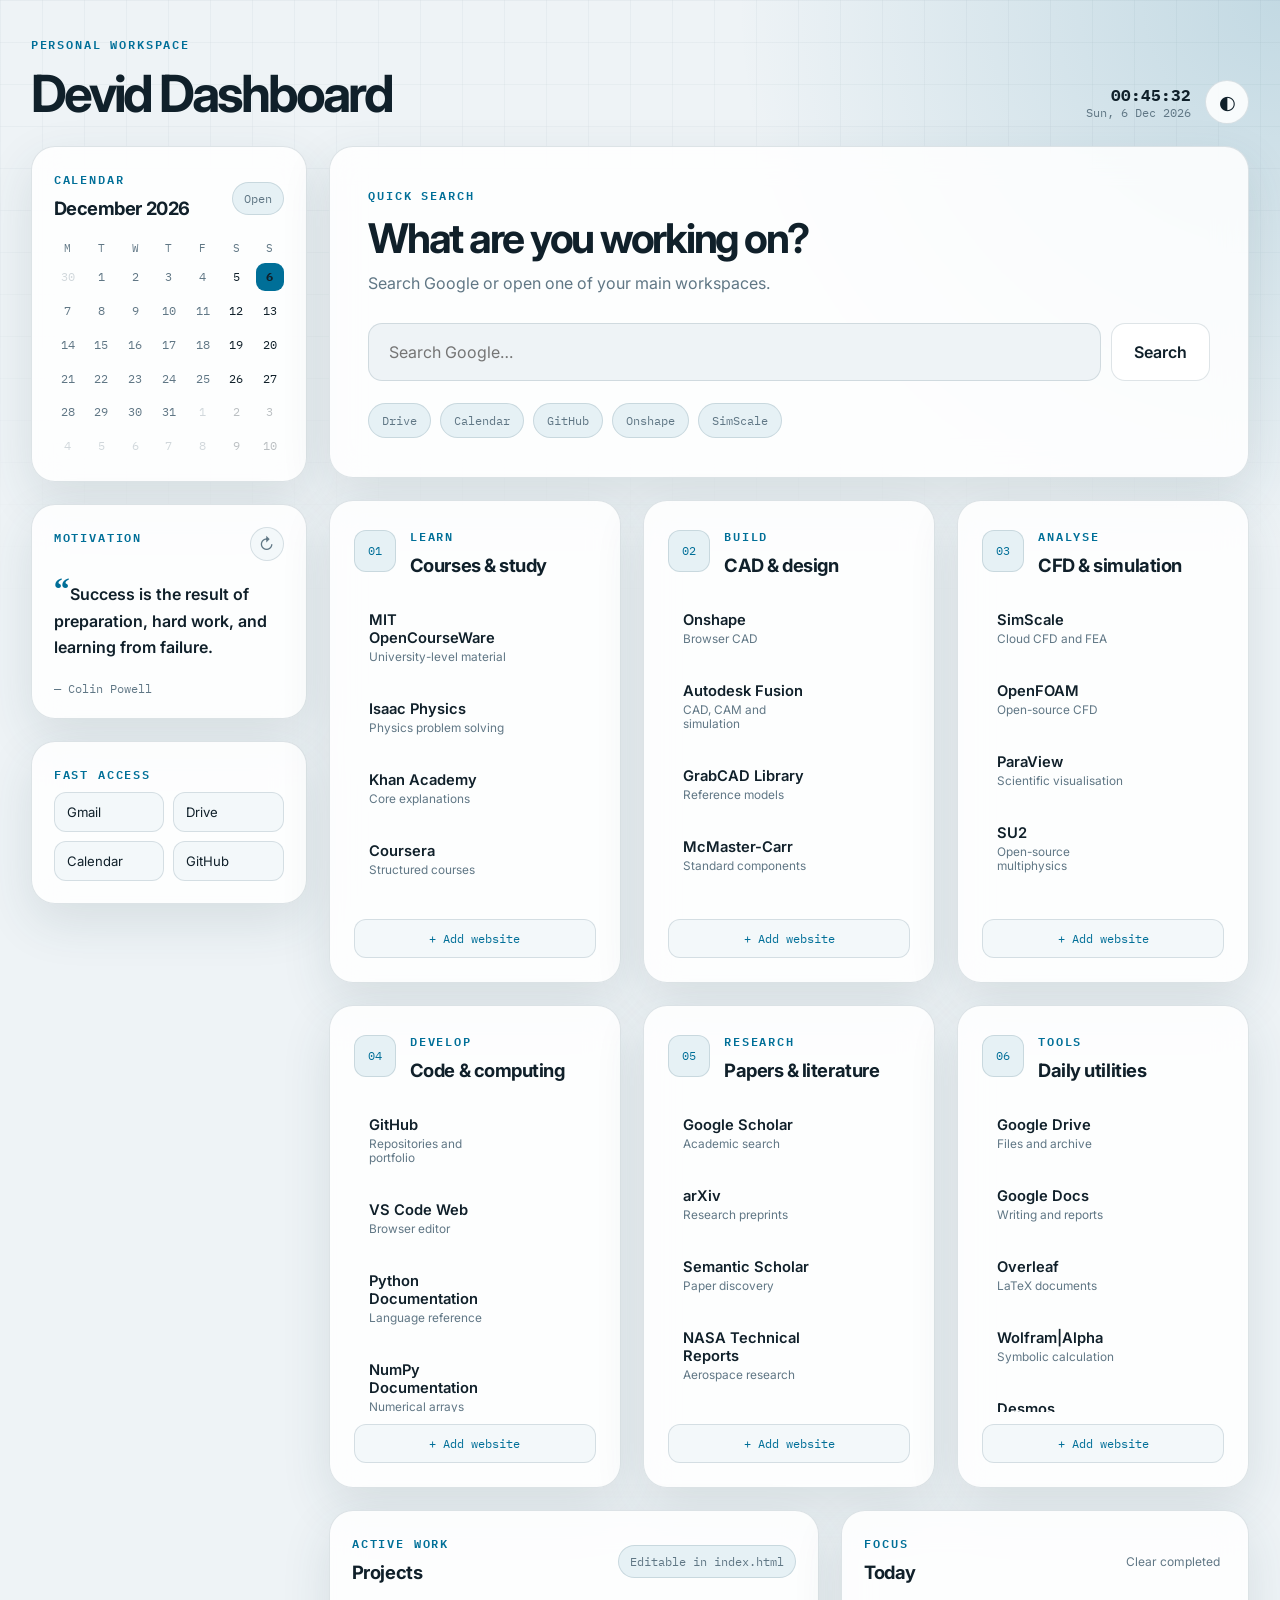
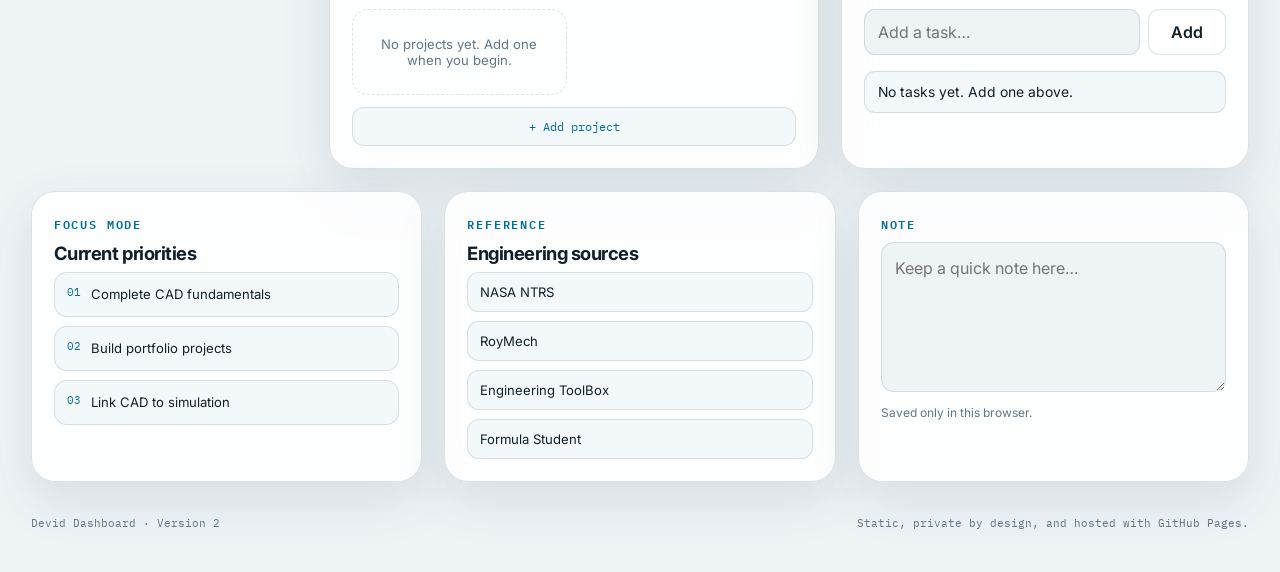
==== index.html @ bd2b23de "Change title from 'Devid Dashboard' to 'AETHER Dashboard'" ====
<!DOCTYPE html>
<html lang="en">
<head>
  <meta charset="UTF-8">
  <meta name="viewport" content="width=device-width, initial-scale=1.0">
  <meta name="description" content="Devid's personal STEM dashboard">
  <title>AETHER Dashboard</title>
  <link rel="stylesheet" href="style.css">
</head>
<body>
  <div class="background-grid" aria-hidden="true"></div>

  <header class="topbar">
    <div>
      <p class="eyebrow">PERSONAL WORKSPACE</p>
      <h1>Devid Dashboard</h1>
    </div>

    <div class="topbar-actions">
      <div class="clock" aria-label="Current date and time">
        <strong id="clock">--:--</strong>
        <span id="date">Loading date…</span>
      </div>
      <button id="themeToggle" class="icon-button" type="button" aria-label="Toggle colour theme">◐</button>
    </div>
  </header>

  <main class="workspace-shell">
    <aside class="left-rail">
      <section class="panel calendar-panel">
        <div class="section-title compact">
          <div>
            <p class="eyebrow">CALENDAR</p>
            <h2 id="calendarTitle">This month</h2>
          </div>
          <a class="text-link" href="https://calendar.google.com/" target="_blank" rel="noopener">Open</a>
        </div>
        <div class="weekday-row" aria-hidden="true">
          <span>M</span><span>T</span><span>W</span><span>T</span><span>F</span><span>S</span><span>S</span>
        </div>
        <div id="calendarGrid" class="calendar-grid" aria-label="Current month calendar"></div>
      </section>

      <section class="panel quote-panel">
        <div class="quote-heading">
          <p class="eyebrow">MOTIVATION</p>
      
          <button
            id="newQuoteButton"
            class="quote-refresh"
            type="button"
            aria-label="Show another quote"
            title="Show another quote"
          >
            ↻
          </button>
        </div>
      
        <blockquote id="quoteText">
          Loading quote…
        </blockquote>
      
        <p id="quoteAuthor" class="quote-author"></p>
      </section>

      <section class="panel mini-links-panel">
        <p class="eyebrow">FAST ACCESS</p>
        <div class="mini-links">
          <a href="https://mail.google.com/" target="_blank" rel="noopener">Gmail</a>
          <a href="https://drive.google.com/" target="_blank" rel="noopener">Drive</a>
          <a href="https://calendar.google.com/" target="_blank" rel="noopener">Calendar</a>
          <a href="https://github.com/" target="_blank" rel="noopener">GitHub</a>
        </div>
      </section>
    </aside>

    <div class="main-column">
      <section class="hero panel">
        <div>
          <p class="eyebrow">QUICK SEARCH</p>
          <h2>What are you working on?</h2>
          <p class="muted">Search Google or open one of your main workspaces.</p>
        </div>

        <form class="search-form" action="https://www.google.com/search" method="get">
          <label class="sr-only" for="search">Search Google</label>
          <input id="search" name="q" type="search" placeholder="Search Google…" autocomplete="off">
          <button type="submit">Search</button>
        </form>

        <div class="quick-actions">
          <a href="https://drive.google.com/" target="_blank" rel="noopener">Drive</a>
          <a href="https://calendar.google.com/" target="_blank" rel="noopener">Calendar</a>
          <a href="https://github.com/" target="_blank" rel="noopener">GitHub</a>
          <a href="https://cad.onshape.com/" target="_blank" rel="noopener">Onshape</a>
          <a href="https://www.simscale.com/" target="_blank" rel="noopener">SimScale</a>
        </div>
      </section>

      <section class="dashboard-grid" aria-label="Dashboard links">
        <article class="link-card">
          <div class="card-heading">
            <span class="card-icon">01</span>
            <div>
              <p class="eyebrow">LEARN</p>
              <h2>Courses & study</h2>
            </div>
          </div>
          <div class="editable-card-body">
          <div class="link-list scrollable-list" data-category="learn"></div>
          <button class="add-link-button" type="button" data-add-link="learn">+ Add website</button>
        </div>
      </article>

        <article class="link-card">
          <div class="card-heading">
            <span class="card-icon">02</span>
            <div>
              <p class="eyebrow">BUILD</p>
              <h2>CAD & design</h2>
            </div>
          </div>
          <div class="editable-card-body">
          <div class="link-list scrollable-list" data-category="build"></div>
          <button class="add-link-button" type="button" data-add-link="build">+ Add website</button>
        </div>
      </article>

        <article class="link-card">
          <div class="card-heading">
            <span class="card-icon">03</span>
            <div>
              <p class="eyebrow">ANALYSE</p>
              <h2>CFD & simulation</h2>
            </div>
          </div>
          <div class="editable-card-body">
          <div class="link-list scrollable-list" data-category="analyse"></div>
          <button class="add-link-button" type="button" data-add-link="analyse">+ Add website</button>
        </div>
      </article>

        <article class="link-card">
          <div class="card-heading">
            <span class="card-icon">04</span>
            <div>
              <p class="eyebrow">DEVELOP</p>
              <h2>Code & computing</h2>
            </div>
          </div>
          <div class="editable-card-body">
          <div class="link-list scrollable-list" data-category="develop"></div>
          <button class="add-link-button" type="button" data-add-link="develop">+ Add website</button>
        </div>
      </article>

        <article class="link-card">
          <div class="card-heading">
            <span class="card-icon">05</span>
            <div>
              <p class="eyebrow">RESEARCH</p>
              <h2>Papers & literature</h2>
            </div>
          </div>
          <div class="editable-card-body">
          <div class="link-list scrollable-list" data-category="research"></div>
          <button class="add-link-button" type="button" data-add-link="research">+ Add website</button>
        </div>
      </article>

        <article class="link-card">
          <div class="card-heading">
            <span class="card-icon">06</span>
            <div>
              <p class="eyebrow">TOOLS</p>
              <h2>Daily utilities</h2>
            </div>
          </div>
          <div class="editable-card-body">
          <div class="link-list scrollable-list" data-category="tools"></div>
          <button class="add-link-button" type="button" data-add-link="tools">+ Add website</button>
        </div>
      </article>
      </section>

      <section class="lower-grid">
        <article class="panel">
          <div class="section-title">
            <div>
              <p class="eyebrow">ACTIVE WORK</p>
              <h2>Projects</h2>
            </div>
            <span class="status-badge">Editable in index.html</span>
          </div>

          <div class="project-manager">
            <div id="projectList" class="project-list scrollable-projects"></div>
            <button id="addProjectButton" class="add-project-button" type="button">+ Add project</button>
          </div>
        </article>

        <article class="panel">
          <div class="section-title">
            <div>
              <p class="eyebrow">FOCUS</p>
              <h2>Today</h2>
            </div>
            <button id="clearTasks" class="text-button" type="button">Clear completed</button>
          </div>

          <form id="taskForm" class="task-form">
            <label class="sr-only" for="taskInput">Add task</label>
            <input id="taskInput" type="text" maxlength="100" placeholder="Add a task…">
            <button type="submit">Add</button>
          </form>

          <ul id="taskList" class="task-list" aria-live="polite"></ul>
        </article>
      </section>
    </div>

    <aside class="right-rail">
      <section class="panel focus-panel">
        <p class="eyebrow">FOCUS MODE</p>
        <h2>Current priorities</h2>
        <div class="priority-stack">
          <div>
            <span>01</span>
            <p>Complete CAD fundamentals</p>
          </div>
          <div>
            <span>02</span>
            <p>Build portfolio projects</p>
          </div>
          <div>
            <span>03</span>
            <p>Link CAD to simulation</p>
          </div>
        </div>
      </section>

      <section class="panel resources-panel">
        <p class="eyebrow">REFERENCE</p>
        <h2>Engineering sources</h2>
        <div class="resource-links">
          <a href="https://ntrs.nasa.gov/" target="_blank" rel="noopener">NASA NTRS</a>
          <a href="https://www.roymech.co.uk/" target="_blank" rel="noopener">RoyMech</a>
          <a href="https://www.engineeringtoolbox.com/" target="_blank" rel="noopener">Engineering ToolBox</a>
          <a href="https://www.formulastudent.com/" target="_blank" rel="noopener">Formula Student</a>
        </div>
      </section>

      <section class="panel note-panel">
        <p class="eyebrow">NOTE</p>
        <textarea id="quickNote" maxlength="500" placeholder="Keep a quick note here…"></textarea>
        <small>Saved only in this browser.</small>
      </section>
    </aside>
  </main>

  <div id="modalBackdrop" class="modal-backdrop hidden" aria-hidden="true">
    <section id="linkModal" class="modal hidden" role="dialog" aria-modal="true" aria-labelledby="linkModalTitle">
      <div class="modal-header">
        <div>
          <p class="eyebrow">WEBSITE</p>
          <h2 id="linkModalTitle">Add website</h2>
        </div>
        <button class="modal-close" type="button" data-close-modal aria-label="Close">×</button>
      </div>
      <form id="linkForm" class="modal-form">
        <input id="linkCategory" type="hidden">
        <input id="linkEditIndex" type="hidden">
        <label>
          Website name
          <input id="linkName" type="text" maxlength="80" required>
        </label>
        <label>
          URL
          <input id="linkUrl" type="url" placeholder="https://..." required>
        </label>
        <label>
          Short description
          <input id="linkDescription" type="text" maxlength="100" placeholder="Optional">
        </label>
        <div class="modal-actions">
          <button class="secondary-button" type="button" data-close-modal>Cancel</button>
          <button class="primary-button" type="submit">Save website</button>
        </div>
      </form>
    </section>

    <section id="projectModal" class="modal hidden" role="dialog" aria-modal="true" aria-labelledby="projectModalTitle">
      <div class="modal-header">
        <div>
          <p class="eyebrow">PROJECT</p>
          <h2 id="projectModalTitle">Add project</h2>
        </div>
        <button class="modal-close" type="button" data-close-modal aria-label="Close">×</button>
      </div>
      <form id="projectForm" class="modal-form">
        <input id="projectEditIndex" type="hidden">
        <label>
          Project name
          <input id="projectName" type="text" maxlength="80" required>
        </label>
        <label>
          Description
          <textarea id="projectDescription" maxlength="180" placeholder="What is this project?"></textarea>
        </label>

        <div class="project-link-builder">
          <div class="builder-heading">
            <span>Relevant links</span>
            <button id="addProjectLinkRow" class="small-add-button" type="button">+ Add link</button>
          </div>
          <div id="projectLinkRows" class="project-link-rows"></div>
        </div>

        <div class="modal-actions">
          <button class="secondary-button" type="button" data-close-modal>Cancel</button>
          <button class="primary-button" type="submit">Save project</button>
        </div>
      </form>
    </section>

    <section id="projectDetailsModal" class="modal hidden" role="dialog" aria-modal="true" aria-labelledby="projectDetailsTitle">
      <div class="modal-header">
        <div>
          <p class="eyebrow">PROJECT DETAILS</p>
          <h2 id="projectDetailsTitle">Project</h2>
        </div>
        <button class="modal-close" type="button" data-close-modal aria-label="Close">×</button>
      </div>
      <p id="projectDetailsDescription" class="muted"></p>
      <div id="projectDetailsLinks" class="project-details-links"></div>
      <div class="modal-actions">
        <button id="deleteProjectButton" class="danger-button" type="button">Delete project</button>
        <button id="editProjectButton" class="secondary-button" type="button">Edit project</button>
      </div>
    </section>
  </div>

  <footer>
    <span>Devid Dashboard · Version 2</span>
    <span>Static, private by design, and hosted with GitHub Pages.</span>
  </footer>

  <script src="script.js"></script>
</body>
</html>
---- style.css ----
@import url('https://fonts.googleapis.com/css2?family=IBM+Plex+Mono:wght@400;500;600&family=Inter:wght@400;500;600;700&display=swap');

:root {
  --bg: #081018;
  --surface: rgba(15, 27, 38, 0.84);
  --surface-solid: #0f1b26;
  --surface-hover: #152634;
  --border: rgba(160, 190, 210, 0.16);
  --text: #edf4f8;
  --muted: #91a7b6;
  --accent: #67d5ff;
  --accent-strong: #15bdf4;
  --accent-soft: rgba(103, 213, 255, 0.11);
  --success: #77e2b4;
  --shadow: 0 18px 50px rgba(0, 0, 0, 0.25);
}

body.light {
  --bg: #eef3f6;
  --surface: rgba(255, 255, 255, 0.86);
  --surface-solid: #ffffff;
  --surface-hover: #f3f8fa;
  --border: rgba(27, 65, 84, 0.14);
  --text: #10202a;
  --muted: #607785;
  --accent: #006f98;
  --accent-strong: #005f83;
  --accent-soft: rgba(0, 111, 152, 0.09);
  --success: #137a54;
  --shadow: 0 18px 50px rgba(40, 70, 85, 0.12);
}

* { box-sizing: border-box; }

html { scroll-behavior: smooth; }

body {
  min-height: 100vh;
  margin: 0;
  padding: 0 2.4vw;
  color: var(--text);
  background:
    radial-gradient(circle at top right, rgba(23, 115, 151, 0.20), transparent 34rem),
    var(--bg);
  font-family: Inter, system-ui, sans-serif;
  transition: background-color 180ms ease, color 180ms ease;
}

a { color: inherit; }
button, input, textarea { font: inherit; }
button, a { -webkit-tap-highlight-color: transparent; }

.background-grid {
  position: fixed;
  inset: 0;
  z-index: -1;
  opacity: 0.28;
  pointer-events: none;
  background-image:
    linear-gradient(var(--border) 1px, transparent 1px),
    linear-gradient(90deg, var(--border) 1px, transparent 1px);
  background-size: 42px 42px;
  mask-image: linear-gradient(to bottom, black, transparent 75%);
}

.topbar {
  width: 100%;
  max-width: 1900px;
  margin: 0 auto;
  padding: 34px 0 22px;
  display: flex;
  align-items: flex-end;
  justify-content: space-between;
  gap: 28px;
}

h1, h2, p { margin-top: 0; }

h1 {
  margin-bottom: 0;
  font-size: clamp(2rem, 4vw, 4.4rem);
  letter-spacing: -0.06em;
}

h2 {
  margin-bottom: 8px;
  font-size: 1.15rem;
  letter-spacing: -0.025em;
}

.eyebrow {
  margin-bottom: 8px;
  color: var(--accent);
  font-family: "IBM Plex Mono", monospace;
  font-size: 0.72rem;
  font-weight: 600;
  letter-spacing: 0.16em;
}

.muted { color: var(--muted); }

.topbar-actions {
  display: flex;
  align-items: center;
  gap: 14px;
}

.clock {
  display: grid;
  justify-items: end;
  color: var(--muted);
  font-family: "IBM Plex Mono", monospace;
  font-size: 0.75rem;
}

.clock strong {
  color: var(--text);
  font-size: 1rem;
}

.icon-button, .text-button, .search-form button, .task-form button {
  border: 1px solid var(--border);
  color: var(--text);
  background: var(--surface);
  cursor: pointer;
}

.icon-button {
  width: 44px;
  height: 44px;
  border-radius: 50%;
  font-size: 1.2rem;
}

.workspace-shell,
footer {
  width: 100%;
  max-width: 1900px;
  margin-inline: auto;
}

.workspace-shell {
  display: grid;
  grid-template-columns: minmax(220px, 0.72fr) minmax(720px, 2.55fr) minmax(220px, 0.78fr);
  gap: 22px;
  align-items: start;
}

.left-rail,
.right-rail {
  display: grid;
  gap: 22px;
  position: sticky;
  top: 18px;
}

.main-column {
  min-width: 0;
}

.panel,
.link-card {
  border: 1px solid var(--border);
  border-radius: 24px;
  background: var(--surface);
  box-shadow: var(--shadow);
  backdrop-filter: blur(16px);
}

.hero {
  padding: clamp(24px, 3vw, 48px);
}

.hero h2 {
  max-width: 900px;
  margin-bottom: 10px;
  font-size: clamp(1.9rem, 3.2vw, 3.5rem);
  letter-spacing: -0.055em;
}

.search-form {
  max-width: 1000px;
  margin-top: 30px;
  display: flex;
  gap: 10px;
}

.search-form input,
.task-form input,
.note-panel textarea {
  min-width: 0;
  border: 1px solid var(--border);
  outline: none;
  color: var(--text);
  background: var(--bg);
}

.search-form input {
  flex: 1;
  padding: 18px 20px;
  border-radius: 14px;
  font-size: 1rem;
}

.search-form button,
.task-form button {
  padding: 0 22px;
  border-radius: 14px;
  font-weight: 600;
}

.search-form button:hover,
.task-form button:hover,
.icon-button:hover,
.text-button:hover {
  border-color: var(--accent);
  background: var(--accent-soft);
}

.quick-actions {
  margin-top: 22px;
  display: flex;
  flex-wrap: wrap;
  gap: 9px;
}

.quick-actions a,
.status-badge,
.text-link {
  border: 1px solid var(--border);
  border-radius: 999px;
  color: var(--muted);
  background: var(--accent-soft);
  font-family: "IBM Plex Mono", monospace;
  font-size: 0.72rem;
  text-decoration: none;
}

.quick-actions a { padding: 9px 13px; }
.quick-actions a:hover { color: var(--text); border-color: var(--accent); }

.dashboard-grid {
  margin-top: 22px;
  display: grid;
  grid-template-columns: repeat(3, minmax(0, 1fr));
  gap: 22px;
}

.link-card { padding: 24px; }

.card-heading {
  min-height: 52px;
  margin-bottom: 20px;
  display: flex;
  gap: 14px;
  align-items: center;
}

.card-heading h2 { margin-bottom: 0; }

.card-icon {
  display: grid;
  place-items: center;
  width: 42px;
  height: 42px;
  border: 1px solid var(--border);
  border-radius: 12px;
  color: var(--accent);
  background: var(--accent-soft);
  font-family: "IBM Plex Mono", monospace;
  font-size: 0.76rem;
}

.link-list { display: grid; gap: 8px; }

.link-list a {
  padding: 13px 14px;
  display: grid;
  gap: 3px;
  border: 1px solid transparent;
  border-radius: 13px;
  text-decoration: none;
  transition: 150ms ease;
}

.link-list a:hover {
  transform: translateX(3px);
  border-color: var(--border);
  background: var(--surface-hover);
}

.link-list span { font-size: 0.92rem; font-weight: 600; }
.link-list small { color: var(--muted); font-size: 0.74rem; }

.lower-grid {
  margin-top: 22px;
  display: grid;
  grid-template-columns: 1.35fr 0.65fr;
  gap: 22px;
}

.lower-grid .panel,
.left-rail .panel,
.right-rail .panel {
  padding: 22px;
}

.section-title {
  margin-bottom: 18px;
  display: flex;
  align-items: center;
  justify-content: space-between;
  gap: 15px;
}

.section-title.compact { margin-bottom: 14px; }
.status-badge, .text-link { padding: 8px 11px; }

.project-grid {
  display: grid;
  grid-template-columns: repeat(2, minmax(0, 1fr));
  gap: 10px;
}

.project {
  min-height: 105px;
  padding: 18px;
  display: grid;
  align-content: end;
  border: 1px solid var(--border);
  border-radius: 16px;
  text-decoration: none;
  background: linear-gradient(145deg, var(--surface-hover), transparent);
  transition: 150ms ease;
}

.project:hover { transform: translateY(-3px); border-color: var(--accent); }
.project span { font-weight: 700; }
.project small { margin-top: 5px; color: var(--muted); }

.task-form { display: flex; gap: 8px; }
.task-form input { flex: 1; padding: 12px 13px; border-radius: 11px; }
.task-form button { border-radius: 11px; }

.text-button {
  border: 0;
  color: var(--muted);
  background: none;
  font-size: 0.75rem;
}

.task-list {
  margin: 16px 0 0;
  padding: 0;
  display: grid;
  gap: 8px;
  list-style: none;
}

.task-list li {
  padding: 12px 13px;
  display: flex;
  align-items: center;
  gap: 10px;
  border: 1px solid var(--border);
  border-radius: 11px;
  background: var(--surface-hover);
}

.task-list input { accent-color: var(--accent); }
.task-list span { flex: 1; font-size: 0.87rem; }
.task-list li.completed span { color: var(--muted); text-decoration: line-through; }

.delete-task {
  border: 0;
  color: var(--muted);
  background: transparent;
  cursor: pointer;
}

.weekday-row,
.calendar-grid {
  display: grid;
  grid-template-columns: repeat(7, minmax(0, 1fr));
  gap: 6px;
}

.weekday-row {
  margin-bottom: 8px;
  color: var(--muted);
  font-family: "IBM Plex Mono", monospace;
  font-size: 0.66rem;
  text-align: center;
}

.calendar-day {
  aspect-ratio: 1;
  display: grid;
  place-items: center;
  border: 1px solid transparent;
  border-radius: 9px;
  color: var(--muted);
  font-family: "IBM Plex Mono", monospace;
  font-size: 0.72rem;
}

.calendar-day.current {
  color: var(--bg);
  background: var(--accent);
  font-weight: 700;
}

.calendar-day.other-month { opacity: 0.28; }
.calendar-day.weekend { color: var(--text); }

.snapshot-list,
.priority-stack,
.resource-links,
.mini-links {
  display: grid;
  gap: 9px;
}

.snapshot-list div,
.priority-stack div {
  padding: 12px;
  border: 1px solid var(--border);
  border-radius: 13px;
  background: var(--surface-hover);
}

.snapshot-list div {
  display: flex;
  justify-content: space-between;
  gap: 12px;
}

.snapshot-list span,
.note-panel small {
  color: var(--muted);
  font-size: 0.75rem;
}

.snapshot-list strong {
  color: var(--accent);
  font-family: "IBM Plex Mono", monospace;
  font-size: 0.76rem;
}

.mini-links {
  grid-template-columns: repeat(2, minmax(0, 1fr));
}

.mini-links a,
.resource-links a {
  padding: 11px 12px;
  border: 1px solid var(--border);
  border-radius: 12px;
  text-decoration: none;
  font-size: 0.82rem;
  background: var(--surface-hover);
}

.mini-links a:hover,
.resource-links a:hover {
  border-color: var(--accent);
}

.priority-stack div {
  display: grid;
  grid-template-columns: auto 1fr;
  gap: 10px;
  align-items: start;
}

.priority-stack span {
  color: var(--accent);
  font-family: "IBM Plex Mono", monospace;
  font-size: 0.7rem;
}

.priority-stack p {
  margin-bottom: 0;
  color: var(--text);
  font-size: 0.82rem;
  line-height: 1.45;
}

.note-panel textarea {
  width: 100%;
  min-height: 150px;
  padding: 13px;
  resize: vertical;
  border-radius: 13px;
  line-height: 1.5;
}

.note-panel small {
  display: block;
  margin-top: 9px;
}

footer {
  padding: 34px 0 42px;
  display: flex;
  justify-content: space-between;
  gap: 24px;
  color: var(--muted);
  font-family: "IBM Plex Mono", monospace;
  font-size: 0.7rem;
}

.sr-only {
  position: absolute;
  width: 1px;
  height: 1px;
  padding: 0;
  overflow: hidden;
  clip: rect(0, 0, 0, 0);
  white-space: nowrap;
  border: 0;
}

@media (max-width: 1450px) {
  .workspace-shell {
    grid-template-columns: minmax(210px, 0.72fr) minmax(700px, 2.4fr);
  }

  .right-rail {
    position: static;
    grid-column: 1 / -1;
    grid-template-columns: repeat(3, minmax(0, 1fr));
  }
}

@media (max-width: 1120px) {
  .workspace-shell {
    grid-template-columns: 1fr;
  }

  .left-rail,
  .right-rail {
    position: static;
    grid-template-columns: repeat(3, minmax(0, 1fr));
  }

  .dashboard-grid {
    grid-template-columns: repeat(2, minmax(0, 1fr));
  }
}

@media (max-width: 760px) {
  body { padding: 0 18px; }

  .topbar {
    padding-top: 26px;
    align-items: flex-start;
  }

  .clock { display: none; }

  .left-rail,
  .right-rail,
  .dashboard-grid,
  .lower-grid,
  .project-grid {
    grid-template-columns: 1fr;
  }

  .search-form { flex-direction: column; }
  .search-form button { padding: 15px; }

  .section-title,
  footer {
    align-items: flex-start;
    flex-direction: column;
  }
}


/* Version 3: editable links and projects */
.editable-card-body {
  display: grid;
  gap: 12px;
}

.scrollable-list {
  max-height: 310px;
  overflow-y: auto;
  padding-right: 4px;
  scrollbar-width: thin;
  scrollbar-color: var(--accent-soft) transparent;
}

.scrollable-list::-webkit-scrollbar,
.scrollable-projects::-webkit-scrollbar {
  width: 8px;
}

.scrollable-list::-webkit-scrollbar-thumb,
.scrollable-projects::-webkit-scrollbar-thumb {
  border-radius: 999px;
  background: var(--accent-soft);
}

.link-row {
  position: relative;
  display: grid;
  grid-template-columns: 1fr auto;
  gap: 8px;
  align-items: center;
}

.link-row > a {
  min-width: 0;
}

.link-controls {
  display: flex;
  gap: 4px;
  opacity: 0;
  transition: opacity 140ms ease;
}

.link-row:hover .link-controls {
  opacity: 1;
}

.mini-control {
  width: 29px;
  height: 29px;
  border: 1px solid var(--border);
  border-radius: 8px;
  color: var(--muted);
  background: var(--surface-hover);
  cursor: pointer;
}

.mini-control:hover {
  color: var(--text);
  border-color: var(--accent);
}

.add-link-button,
.add-project-button,
.small-add-button,
.primary-button,
.secondary-button,
.danger-button {
  border: 1px solid var(--border);
  border-radius: 12px;
  color: var(--text);
  background: var(--surface-hover);
  cursor: pointer;
}

.add-link-button,
.add-project-button {
  width: 100%;
  padding: 11px 13px;
  color: var(--accent);
  font-family: "IBM Plex Mono", monospace;
  font-size: 0.74rem;
}

.add-link-button:hover,
.add-project-button:hover,
.small-add-button:hover,
.primary-button:hover,
.secondary-button:hover {
  border-color: var(--accent);
  background: var(--accent-soft);
}

.project-manager {
  display: grid;
  gap: 12px;
}

.scrollable-projects {
  max-height: 330px;
  overflow-y: auto;
  padding-right: 4px;
}

.project-list {
  display: grid;
  grid-template-columns: repeat(2, minmax(0, 1fr));
  gap: 10px;
}

.project-card-button {
  min-height: 112px;
  padding: 18px;
  display: grid;
  align-content: end;
  text-align: left;
  border: 1px solid var(--border);
  border-radius: 16px;
  color: var(--text);
  background: linear-gradient(145deg, var(--surface-hover), transparent);
  cursor: pointer;
  transition: 150ms ease;
}

.project-card-button:hover {
  transform: translateY(-3px);
  border-color: var(--accent);
}

.project-card-button strong {
  font-size: 0.95rem;
}

.project-card-button small {
  margin-top: 5px;
  color: var(--muted);
  line-height: 1.4;
}

.empty-state {
  padding: 26px 18px;
  border: 1px dashed var(--border);
  border-radius: 16px;
  color: var(--muted);
  text-align: center;
  font-size: 0.82rem;
}

.modal-backdrop {
  position: fixed;
  inset: 0;
  z-index: 1000;
  display: grid;
  place-items: center;
  padding: 24px;
  background: rgba(2, 8, 13, 0.72);
  backdrop-filter: blur(10px);
}

.hidden {
  display: none !important;
}

.modal {
  width: min(620px, 100%);
  max-height: min(82vh, 760px);
  overflow-y: auto;
  padding: 24px;
  border: 1px solid var(--border);
  border-radius: 24px;
  color: var(--text);
  background: var(--surface-solid);
  box-shadow: var(--shadow);
}

.modal-header {
  margin-bottom: 20px;
  display: flex;
  align-items: flex-start;
  justify-content: space-between;
  gap: 20px;
}

.modal-close {
  width: 38px;
  height: 38px;
  border: 1px solid var(--border);
  border-radius: 50%;
  color: var(--muted);
  background: var(--surface-hover);
  cursor: pointer;
  font-size: 1.2rem;
}

.modal-form {
  display: grid;
  gap: 15px;
}

.modal-form label {
  display: grid;
  gap: 7px;
  color: var(--muted);
  font-size: 0.78rem;
}

.modal-form input,
.modal-form textarea {
  width: 100%;
  padding: 12px 13px;
  border: 1px solid var(--border);
  border-radius: 11px;
  outline: none;
  color: var(--text);
  background: var(--bg);
}

.modal-form textarea {
  min-height: 95px;
  resize: vertical;
}

.modal-actions {
  margin-top: 6px;
  display: flex;
  justify-content: flex-end;
  gap: 9px;
}

.primary-button,
.secondary-button,
.danger-button {
  padding: 11px 14px;
}

.primary-button {
  color: var(--bg);
  border-color: var(--accent);
  background: var(--accent);
  font-weight: 700;
}

.danger-button {
  margin-right: auto;
  color: #ff9c9c;
  border-color: rgba(255, 100, 100, 0.25);
}

.project-link-builder {
  padding: 14px;
  border: 1px solid var(--border);
  border-radius: 14px;
  background: var(--surface-hover);
}

.builder-heading {
  margin-bottom: 11px;
  display: flex;
  align-items: center;
  justify-content: space-between;
  gap: 12px;
}

.builder-heading span {
  font-weight: 600;
}

.small-add-button {
  padding: 7px 10px;
  color: var(--accent);
  font-size: 0.72rem;
}

.project-link-rows {
  display: grid;
  gap: 9px;
}

.project-link-row {
  display: grid;
  grid-template-columns: 0.8fr 1.6fr auto;
  gap: 8px;
}

.project-link-row input {
  min-width: 0;
}

.remove-row-button {
  width: 38px;
  border: 1px solid var(--border);
  border-radius: 10px;
  color: var(--muted);
  background: var(--surface-solid);
  cursor: pointer;
}

.project-details-links {
  margin: 18px 0;
  display: grid;
  gap: 9px;
}

.project-details-links a {
  padding: 12px 13px;
  border: 1px solid var(--border);
  border-radius: 12px;
  text-decoration: none;
  background: var(--surface-hover);
}

.project-details-links a:hover {
  border-color: var(--accent);
}

@media (max-width: 760px) {
  .project-list {
    grid-template-columns: 1fr;
  }

  .project-link-row {
    grid-template-columns: 1fr;
  }

  .remove-row-button {
    width: 100%;
    height: 38px;
  }

  .link-controls {
    opacity: 1;
  }
}

/* Motivational quote panel */

.quote-panel {
  min-height: 210px;
  display: flex;
  flex-direction: column;
  justify-content: space-between;
}

.quote-heading {
  display: flex;
  align-items: flex-start;
  justify-content: space-between;
  gap: 12px;
}

.quote-refresh {
  width: 34px;
  height: 34px;
  display: grid;
  place-items: center;
  border: 1px solid var(--border);
  border-radius: 50%;
  color: var(--muted);
  background: var(--surface-hover);
  cursor: pointer;
  font-size: 1rem;
  transition:
    color 150ms ease,
    border-color 150ms ease,
    transform 150ms ease;
}

.quote-refresh:hover {
  color: var(--accent);
  border-color: var(--accent);
  transform: rotate(30deg);
}

.quote-panel blockquote {
  margin: 20px 0;
  color: var(--text);
  font-size: 1rem;
  font-weight: 600;
  line-height: 1.65;
}

.quote-panel blockquote::before {
  content: "“";
  color: var(--accent);
  font-family: Georgia, serif;
  font-size: 2rem;
  line-height: 0;
}

.quote-author {
  margin: 0;
  color: var(--muted);
  font-family: "IBM Plex Mono", monospace;
  font-size: 0.72rem;
}
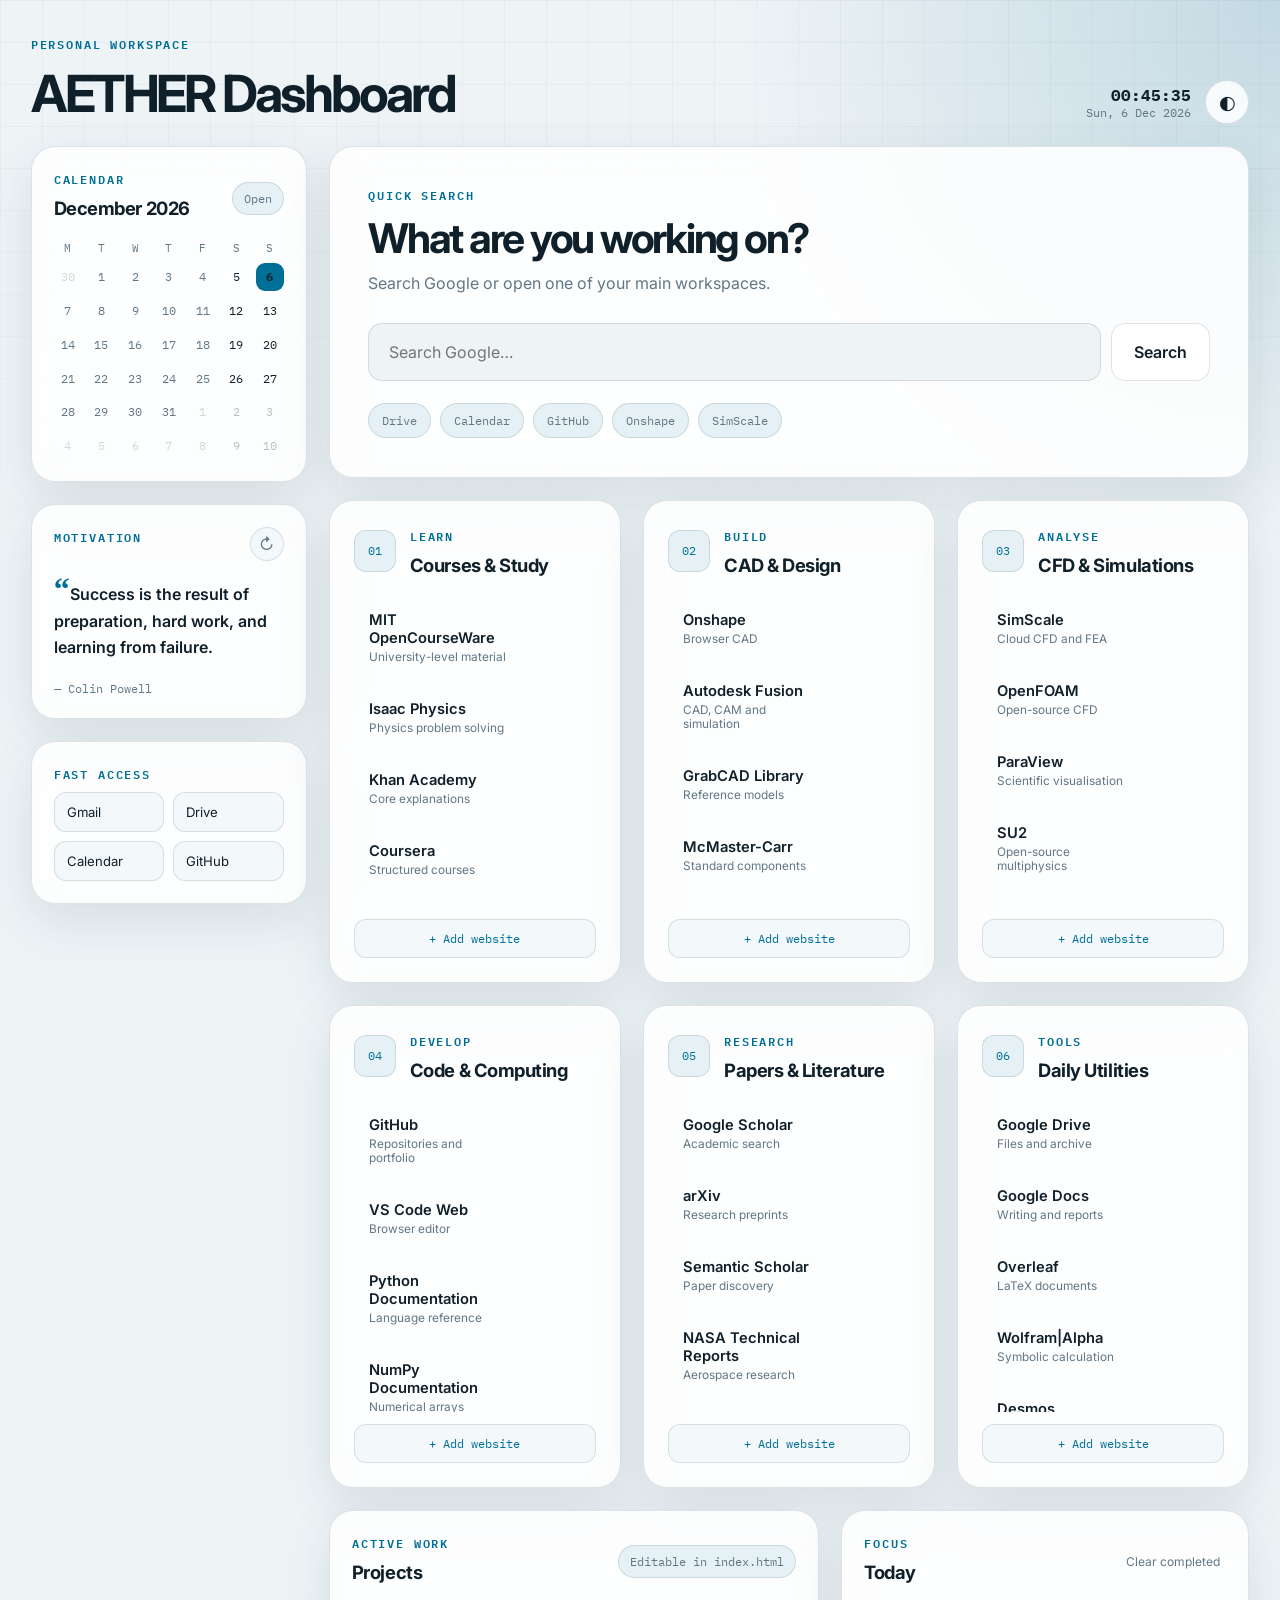
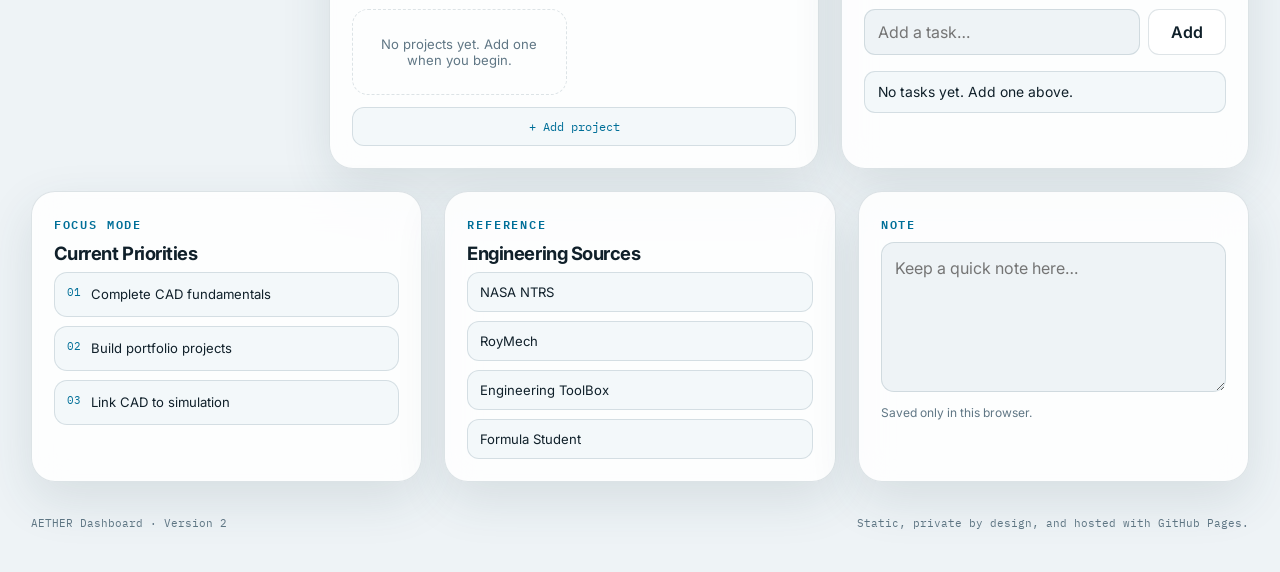
==== commit 055b061c: "Update dashboard title and headings for consistency" ====
--- a/index.html
+++ b/index.html
@@ -13,7 +13,7 @@
   <header class="topbar">
     <div>
       <p class="eyebrow">PERSONAL WORKSPACE</p>
-      <h1>Devid Dashboard</h1>
+      <h1>AETHER Dashboard</h1>
     </div>
 
     <div class="topbar-actions">
@@ -103,7 +103,7 @@
             <span class="card-icon">01</span>
             <div>
               <p class="eyebrow">LEARN</p>
-              <h2>Courses & study</h2>
+              <h2>Courses & Study</h2>
             </div>
           </div>
           <div class="editable-card-body">
@@ -117,7 +117,7 @@
             <span class="card-icon">02</span>
             <div>
               <p class="eyebrow">BUILD</p>
-              <h2>CAD & design</h2>
+              <h2>CAD & Design</h2>
             </div>
           </div>
           <div class="editable-card-body">
@@ -131,7 +131,7 @@
             <span class="card-icon">03</span>
             <div>
               <p class="eyebrow">ANALYSE</p>
-              <h2>CFD & simulation</h2>
+              <h2>CFD & Simulations</h2>
             </div>
           </div>
           <div class="editable-card-body">
@@ -145,7 +145,7 @@
             <span class="card-icon">04</span>
             <div>
               <p class="eyebrow">DEVELOP</p>
-              <h2>Code & computing</h2>
+              <h2>Code & Computing</h2>
             </div>
           </div>
           <div class="editable-card-body">
@@ -159,7 +159,7 @@
             <span class="card-icon">05</span>
             <div>
               <p class="eyebrow">RESEARCH</p>
-              <h2>Papers & literature</h2>
+              <h2>Papers & Literature</h2>
             </div>
           </div>
           <div class="editable-card-body">
@@ -173,7 +173,7 @@
             <span class="card-icon">06</span>
             <div>
               <p class="eyebrow">TOOLS</p>
-              <h2>Daily utilities</h2>
+              <h2>Daily Utilities</h2>
             </div>
           </div>
           <div class="editable-card-body">
@@ -222,7 +222,7 @@
     <aside class="right-rail">
       <section class="panel focus-panel">
         <p class="eyebrow">FOCUS MODE</p>
-        <h2>Current priorities</h2>
+        <h2>Current Priorities</h2>
         <div class="priority-stack">
           <div>
             <span>01</span>
@@ -241,7 +241,7 @@
 
       <section class="panel resources-panel">
         <p class="eyebrow">REFERENCE</p>
-        <h2>Engineering sources</h2>
+        <h2>Engineering Sources</h2>
         <div class="resource-links">
           <a href="https://ntrs.nasa.gov/" target="_blank" rel="noopener">NASA NTRS</a>
           <a href="https://www.roymech.co.uk/" target="_blank" rel="noopener">RoyMech</a>
@@ -341,7 +341,7 @@
   </div>
 
   <footer>
-    <span>Devid Dashboard · Version 2</span>
+    <span>AETHER Dashboard · Version 2</span>
     <span>Static, private by design, and hosted with GitHub Pages.</span>
   </footer>
 
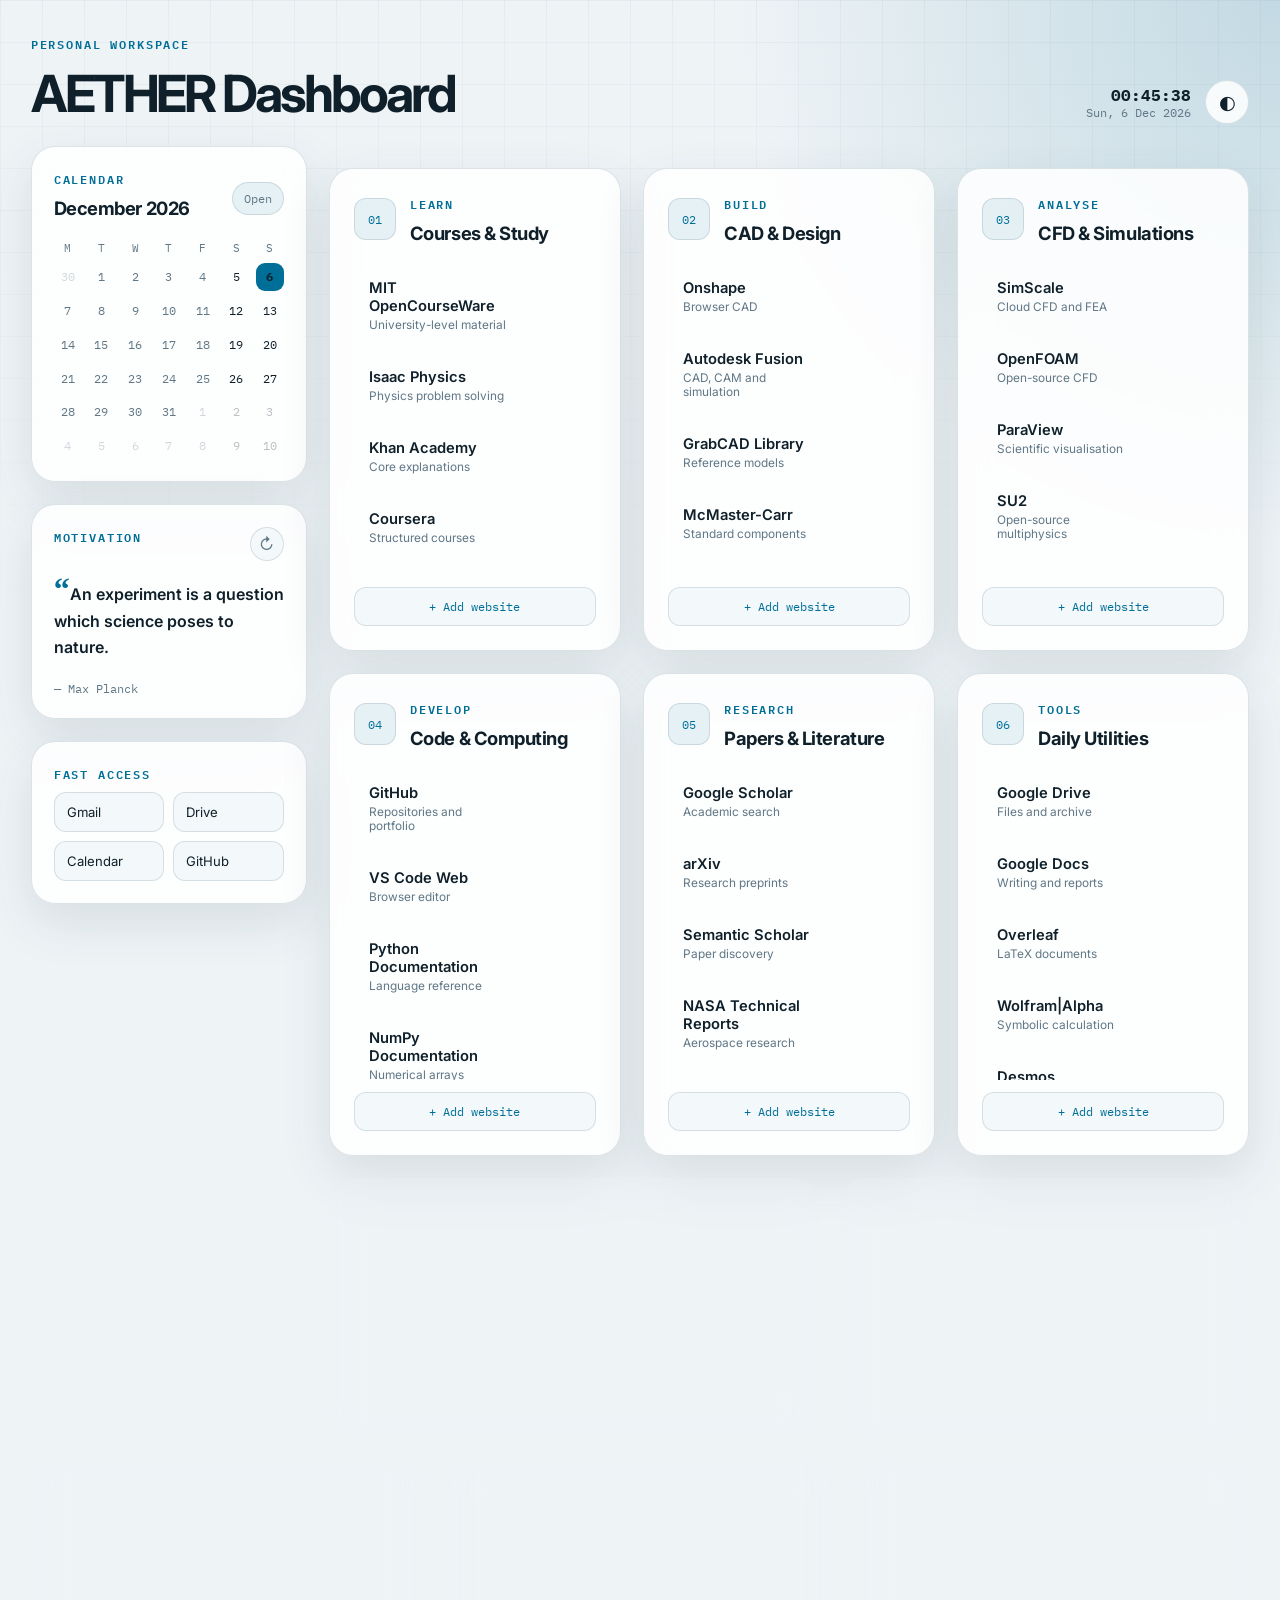
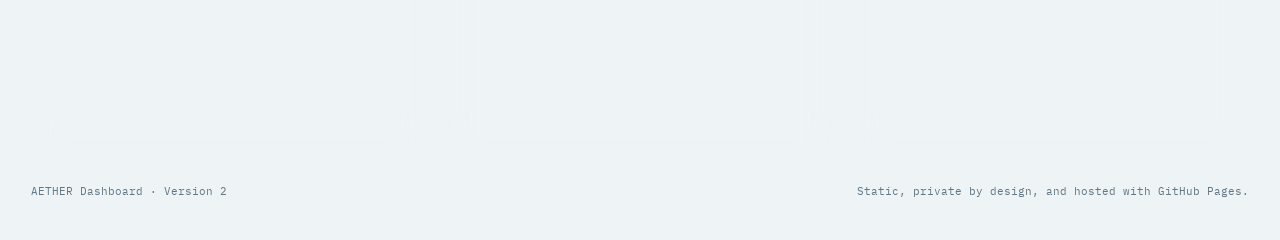
==== commit d35b4f67: "Remove hero section from index.html Removed the hero section with quick search and actions." ====
--- a/index.html
+++ b/index.html
@@ -75,28 +75,6 @@
     </aside>
 
     <div class="main-column">
-      <section class="hero panel">
-        <div>
-          <p class="eyebrow">QUICK SEARCH</p>
-          <h2>What are you working on?</h2>
-          <p class="muted">Search Google or open one of your main workspaces.</p>
-        </div>
-
-        <form class="search-form" action="https://www.google.com/search" method="get">
-          <label class="sr-only" for="search">Search Google</label>
-          <input id="search" name="q" type="search" placeholder="Search Google…" autocomplete="off">
-          <button type="submit">Search</button>
-        </form>
-
-        <div class="quick-actions">
-          <a href="https://drive.google.com/" target="_blank" rel="noopener">Drive</a>
-          <a href="https://calendar.google.com/" target="_blank" rel="noopener">Calendar</a>
-          <a href="https://github.com/" target="_blank" rel="noopener">GitHub</a>
-          <a href="https://cad.onshape.com/" target="_blank" rel="noopener">Onshape</a>
-          <a href="https://www.simscale.com/" target="_blank" rel="noopener">SimScale</a>
-        </div>
-      </section>
-
       <section class="dashboard-grid" aria-label="Dashboard links">
         <article class="link-card">
           <div class="card-heading">
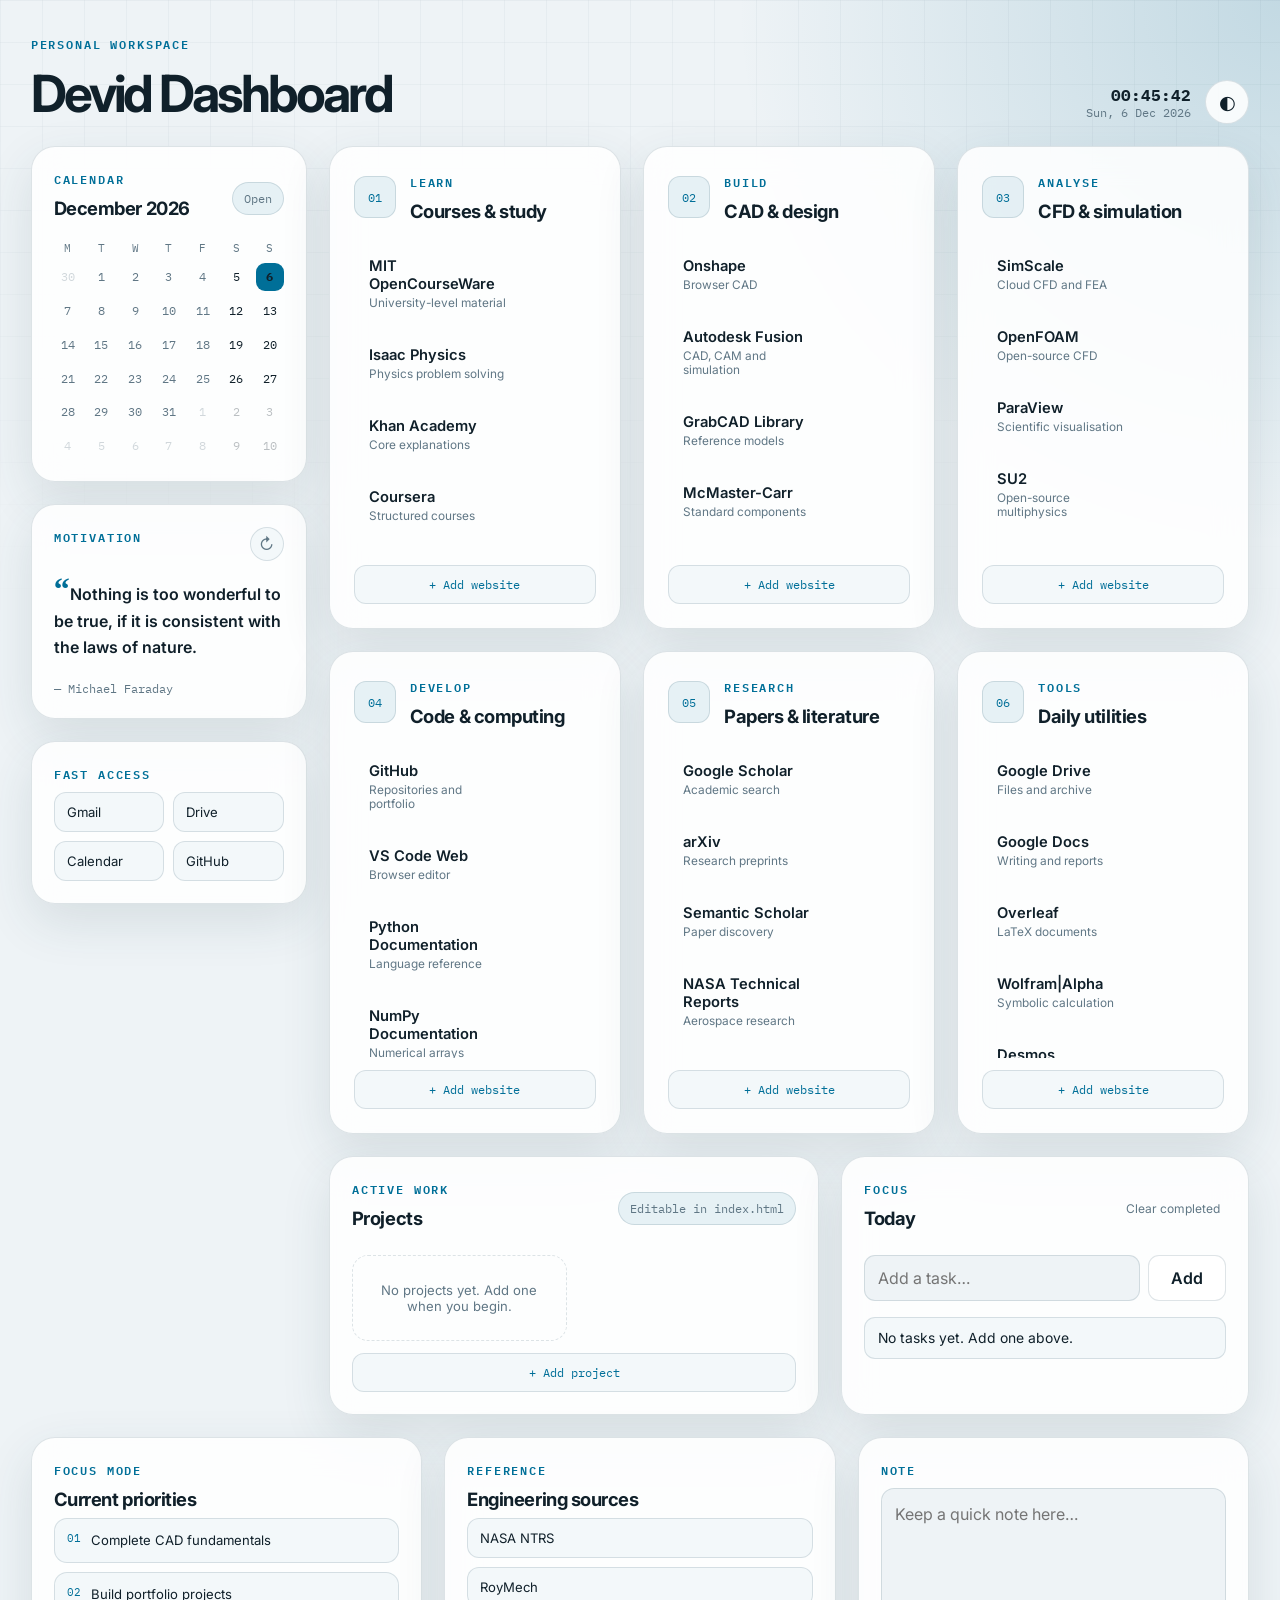
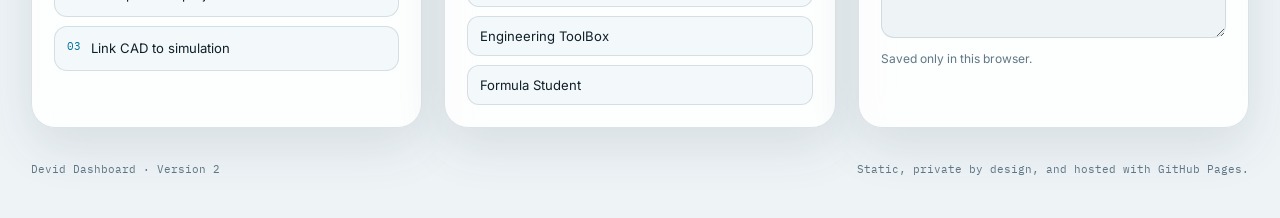
==== commit 00d72bc1: "Add files via upload" ====
--- a/index.html
+++ b/index.html
@@ -4,7 +4,7 @@
   <meta charset="UTF-8">
   <meta name="viewport" content="width=device-width, initial-scale=1.0">
   <meta name="description" content="Devid's personal STEM dashboard">
-  <title>AETHER Dashboard</title>
+  <title>Devid Dashboard</title>
   <link rel="stylesheet" href="style.css">
 </head>
 <body>
@@ -13,7 +13,7 @@
   <header class="topbar">
     <div>
       <p class="eyebrow">PERSONAL WORKSPACE</p>
-      <h1>AETHER Dashboard</h1>
+      <h1>Devid Dashboard</h1>
     </div>
 
     <div class="topbar-actions">
@@ -44,22 +44,16 @@
       <section class="panel quote-panel">
         <div class="quote-heading">
           <p class="eyebrow">MOTIVATION</p>
-      
           <button
             id="newQuoteButton"
             class="quote-refresh"
             type="button"
             aria-label="Show another quote"
             title="Show another quote"
-          >
-            ↻
-          </button>
-        </div>
-      
-        <blockquote id="quoteText">
-          Loading quote…
-        </blockquote>
-      
+          >↻</button>
+        </div>
+
+        <blockquote id="quoteText">Loading quote…</blockquote>
         <p id="quoteAuthor" class="quote-author"></p>
       </section>
 
@@ -75,13 +69,13 @@
     </aside>
 
     <div class="main-column">
-      <section class="dashboard-grid" aria-label="Dashboard links">
+<section class="dashboard-grid" aria-label="Dashboard links">
         <article class="link-card">
           <div class="card-heading">
             <span class="card-icon">01</span>
             <div>
               <p class="eyebrow">LEARN</p>
-              <h2>Courses & Study</h2>
+              <h2>Courses & study</h2>
             </div>
           </div>
           <div class="editable-card-body">
@@ -95,7 +89,7 @@
             <span class="card-icon">02</span>
             <div>
               <p class="eyebrow">BUILD</p>
-              <h2>CAD & Design</h2>
+              <h2>CAD & design</h2>
             </div>
           </div>
           <div class="editable-card-body">
@@ -109,7 +103,7 @@
             <span class="card-icon">03</span>
             <div>
               <p class="eyebrow">ANALYSE</p>
-              <h2>CFD & Simulations</h2>
+              <h2>CFD & simulation</h2>
             </div>
           </div>
           <div class="editable-card-body">
@@ -123,7 +117,7 @@
             <span class="card-icon">04</span>
             <div>
               <p class="eyebrow">DEVELOP</p>
-              <h2>Code & Computing</h2>
+              <h2>Code & computing</h2>
             </div>
           </div>
           <div class="editable-card-body">
@@ -137,7 +131,7 @@
             <span class="card-icon">05</span>
             <div>
               <p class="eyebrow">RESEARCH</p>
-              <h2>Papers & Literature</h2>
+              <h2>Papers & literature</h2>
             </div>
           </div>
           <div class="editable-card-body">
@@ -151,7 +145,7 @@
             <span class="card-icon">06</span>
             <div>
               <p class="eyebrow">TOOLS</p>
-              <h2>Daily Utilities</h2>
+              <h2>Daily utilities</h2>
             </div>
           </div>
           <div class="editable-card-body">
@@ -200,7 +194,7 @@
     <aside class="right-rail">
       <section class="panel focus-panel">
         <p class="eyebrow">FOCUS MODE</p>
-        <h2>Current Priorities</h2>
+        <h2>Current priorities</h2>
         <div class="priority-stack">
           <div>
             <span>01</span>
@@ -219,7 +213,7 @@
 
       <section class="panel resources-panel">
         <p class="eyebrow">REFERENCE</p>
-        <h2>Engineering Sources</h2>
+        <h2>Engineering sources</h2>
         <div class="resource-links">
           <a href="https://ntrs.nasa.gov/" target="_blank" rel="noopener">NASA NTRS</a>
           <a href="https://www.roymech.co.uk/" target="_blank" rel="noopener">RoyMech</a>
@@ -319,7 +313,7 @@
   </div>
 
   <footer>
-    <span>AETHER Dashboard · Version 2</span>
+    <span>Devid Dashboard · Version 2</span>
     <span>Static, private by design, and hosted with GitHub Pages.</span>
   </footer>
 
--- a/style.css
+++ b/style.css
@@ -913,8 +913,8 @@
   }
 }
 
-/* Motivational quote panel */
-
+
+/* Online motivational quote panel */
 .quote-panel {
   min-height: 210px;
   display: flex;
@@ -943,13 +943,19 @@
   transition:
     color 150ms ease,
     border-color 150ms ease,
-    transform 150ms ease;
-}
-
-.quote-refresh:hover {
+    transform 150ms ease,
+    opacity 150ms ease;
+}
+
+.quote-refresh:hover:not(:disabled) {
   color: var(--accent);
   border-color: var(--accent);
   transform: rotate(30deg);
+}
+
+.quote-refresh:disabled {
+  cursor: wait;
+  opacity: 0.45;
 }
 
 .quote-panel blockquote {
@@ -974,3 +980,9 @@
   font-family: "IBM Plex Mono", monospace;
   font-size: 0.72rem;
 }
+
+
+/* Dashboard without hero */
+.main-column > .dashboard-grid {
+  margin-top: 0;
+}
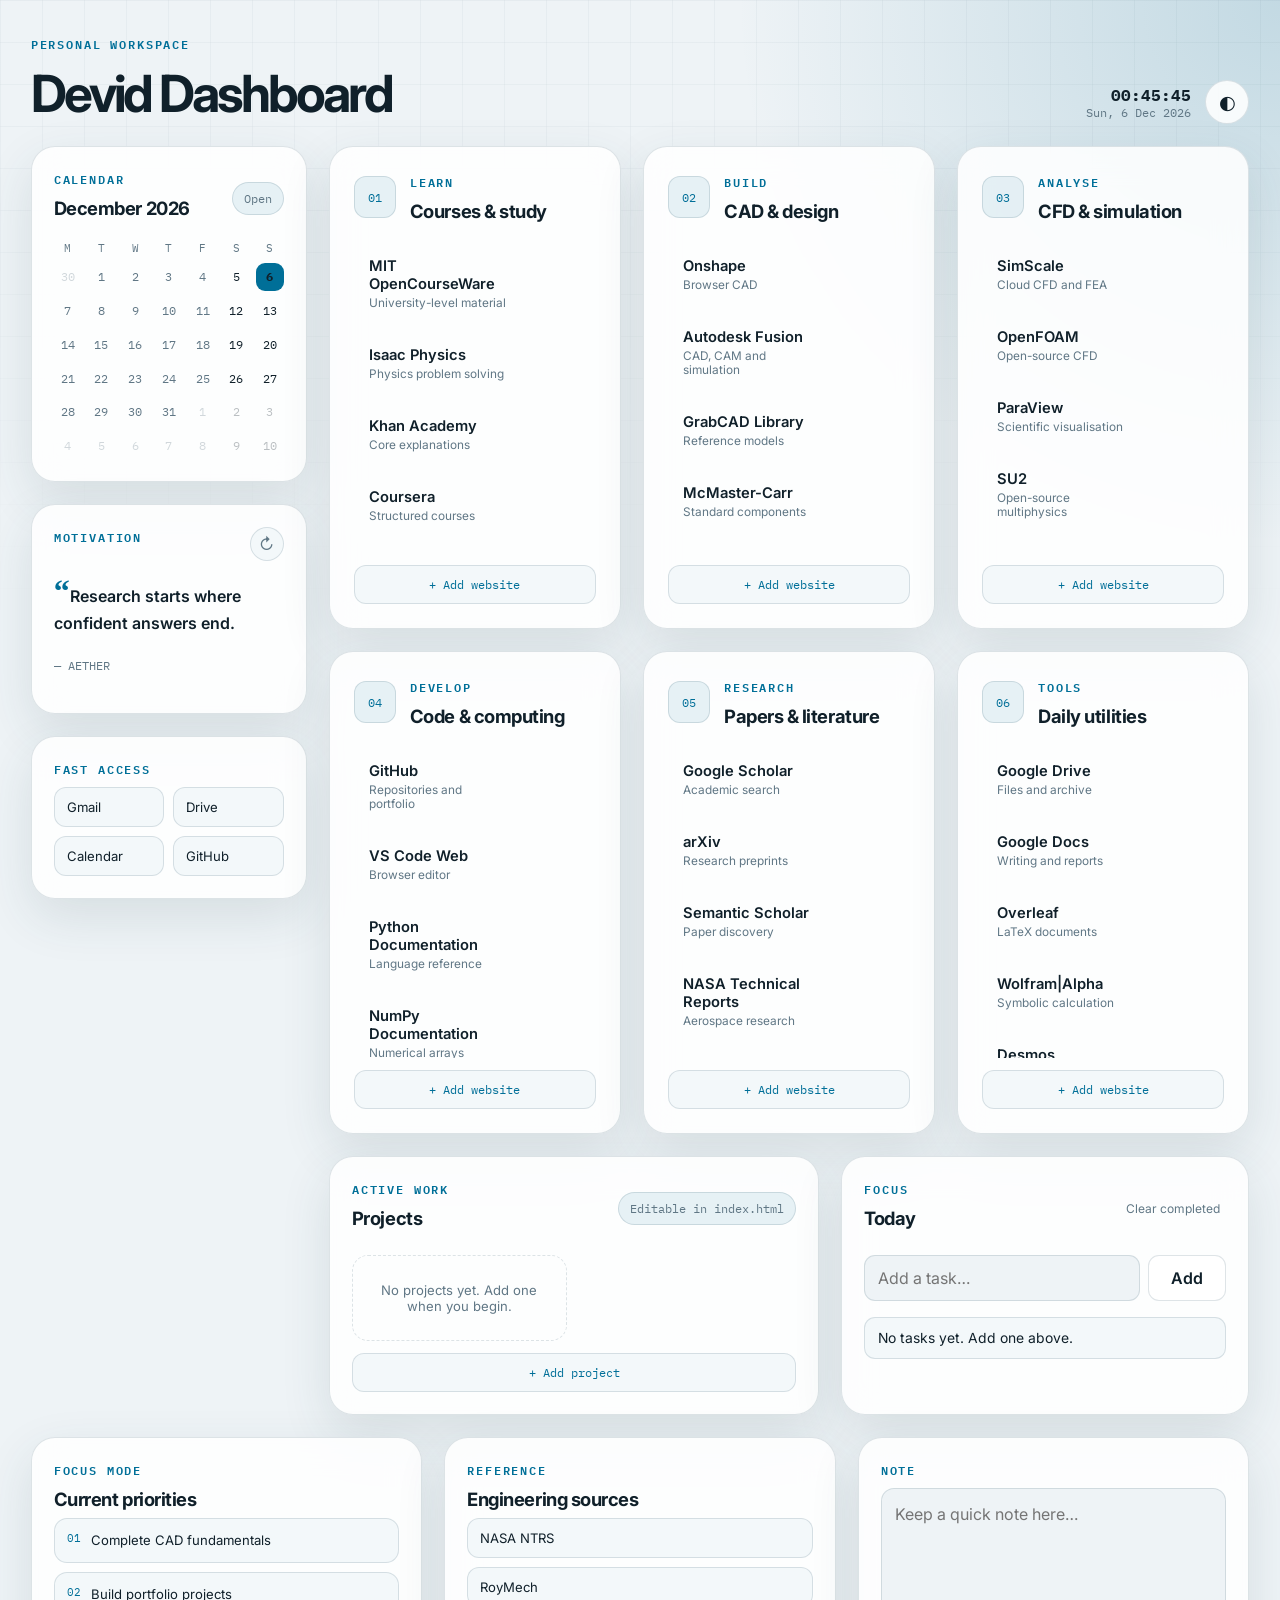
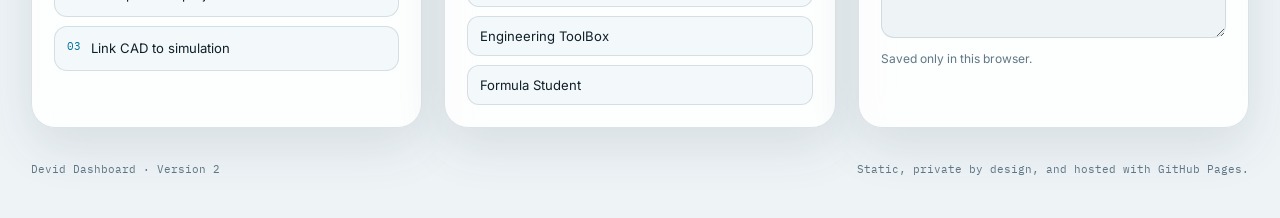
==== commit 26d0044a: "Fix HTML formatting in index.html" ====
--- a/index.html
+++ b/index.html
@@ -55,6 +55,7 @@
 
         <blockquote id="quoteText">Loading quote…</blockquote>
         <p id="quoteAuthor" class="quote-author"></p>
+        <p id="quoteField" class="quote-field"></p>
       </section>
 
       <section class="panel mini-links-panel">
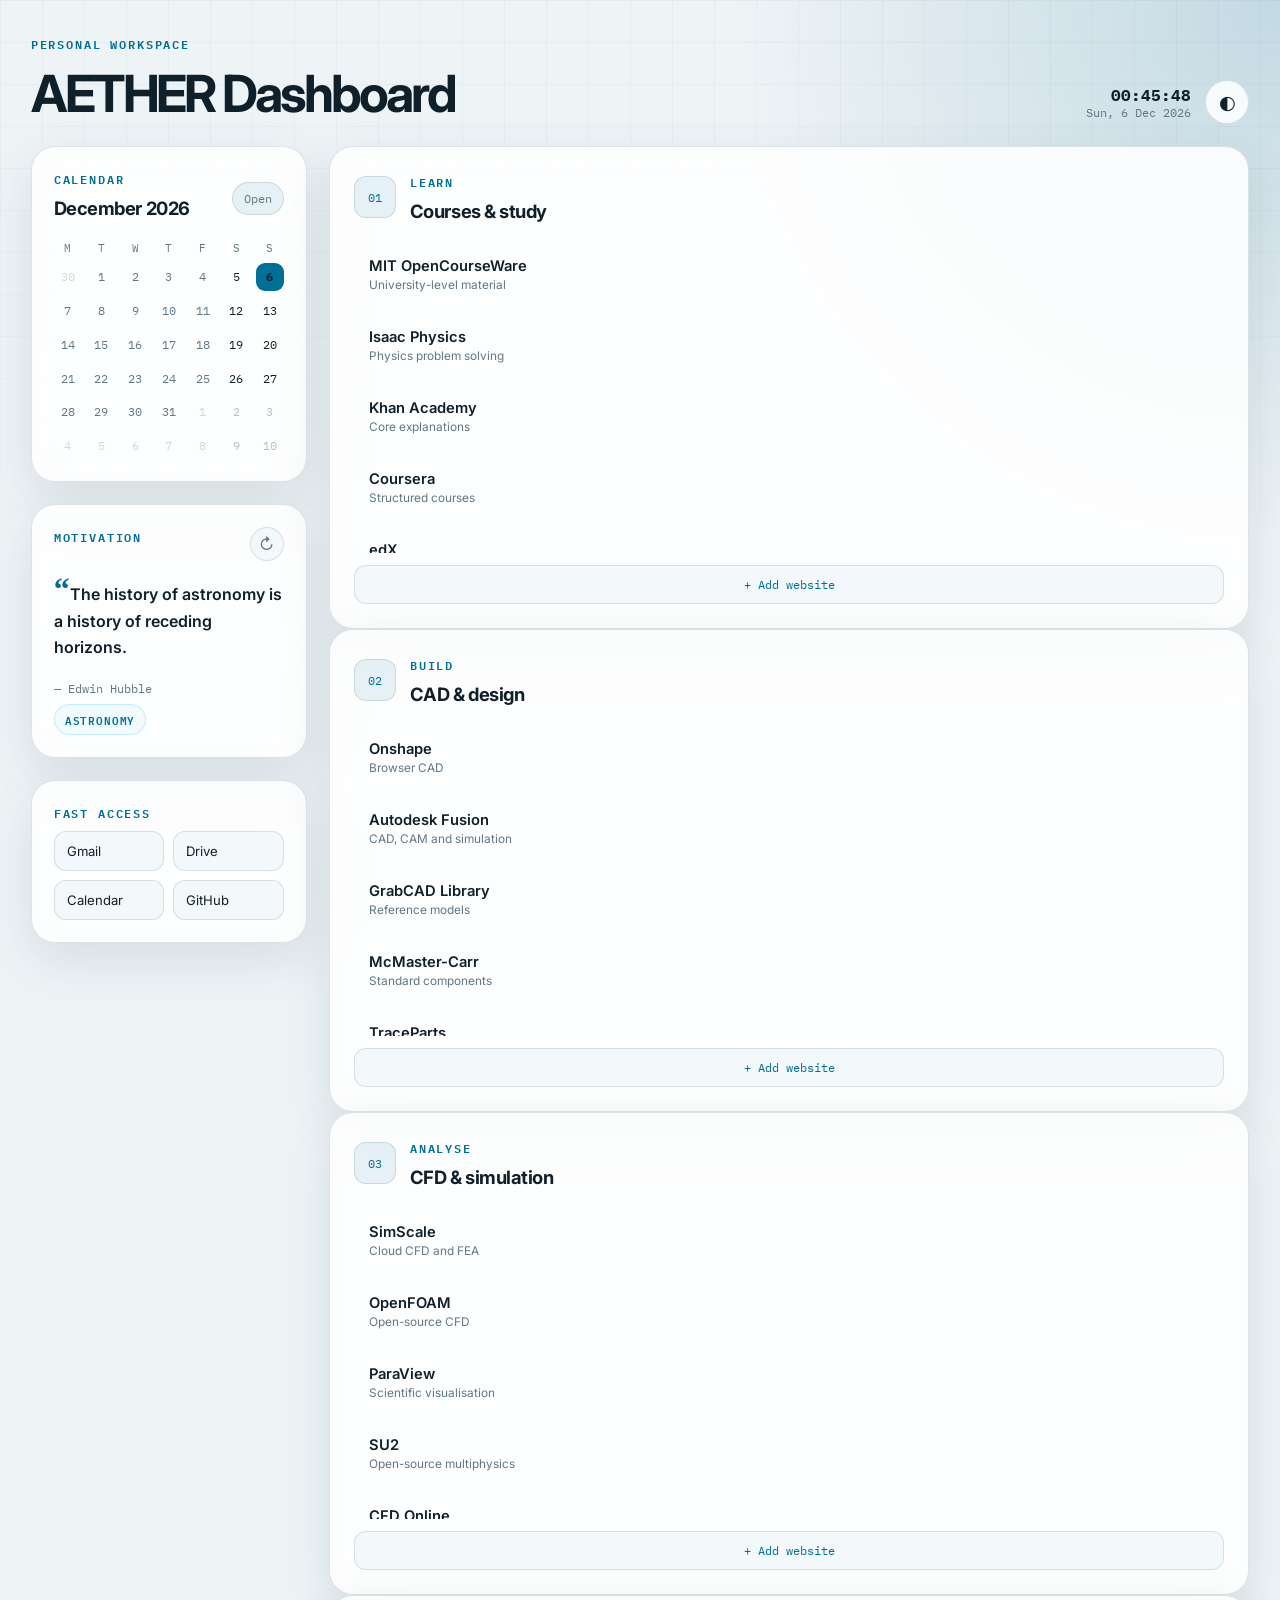
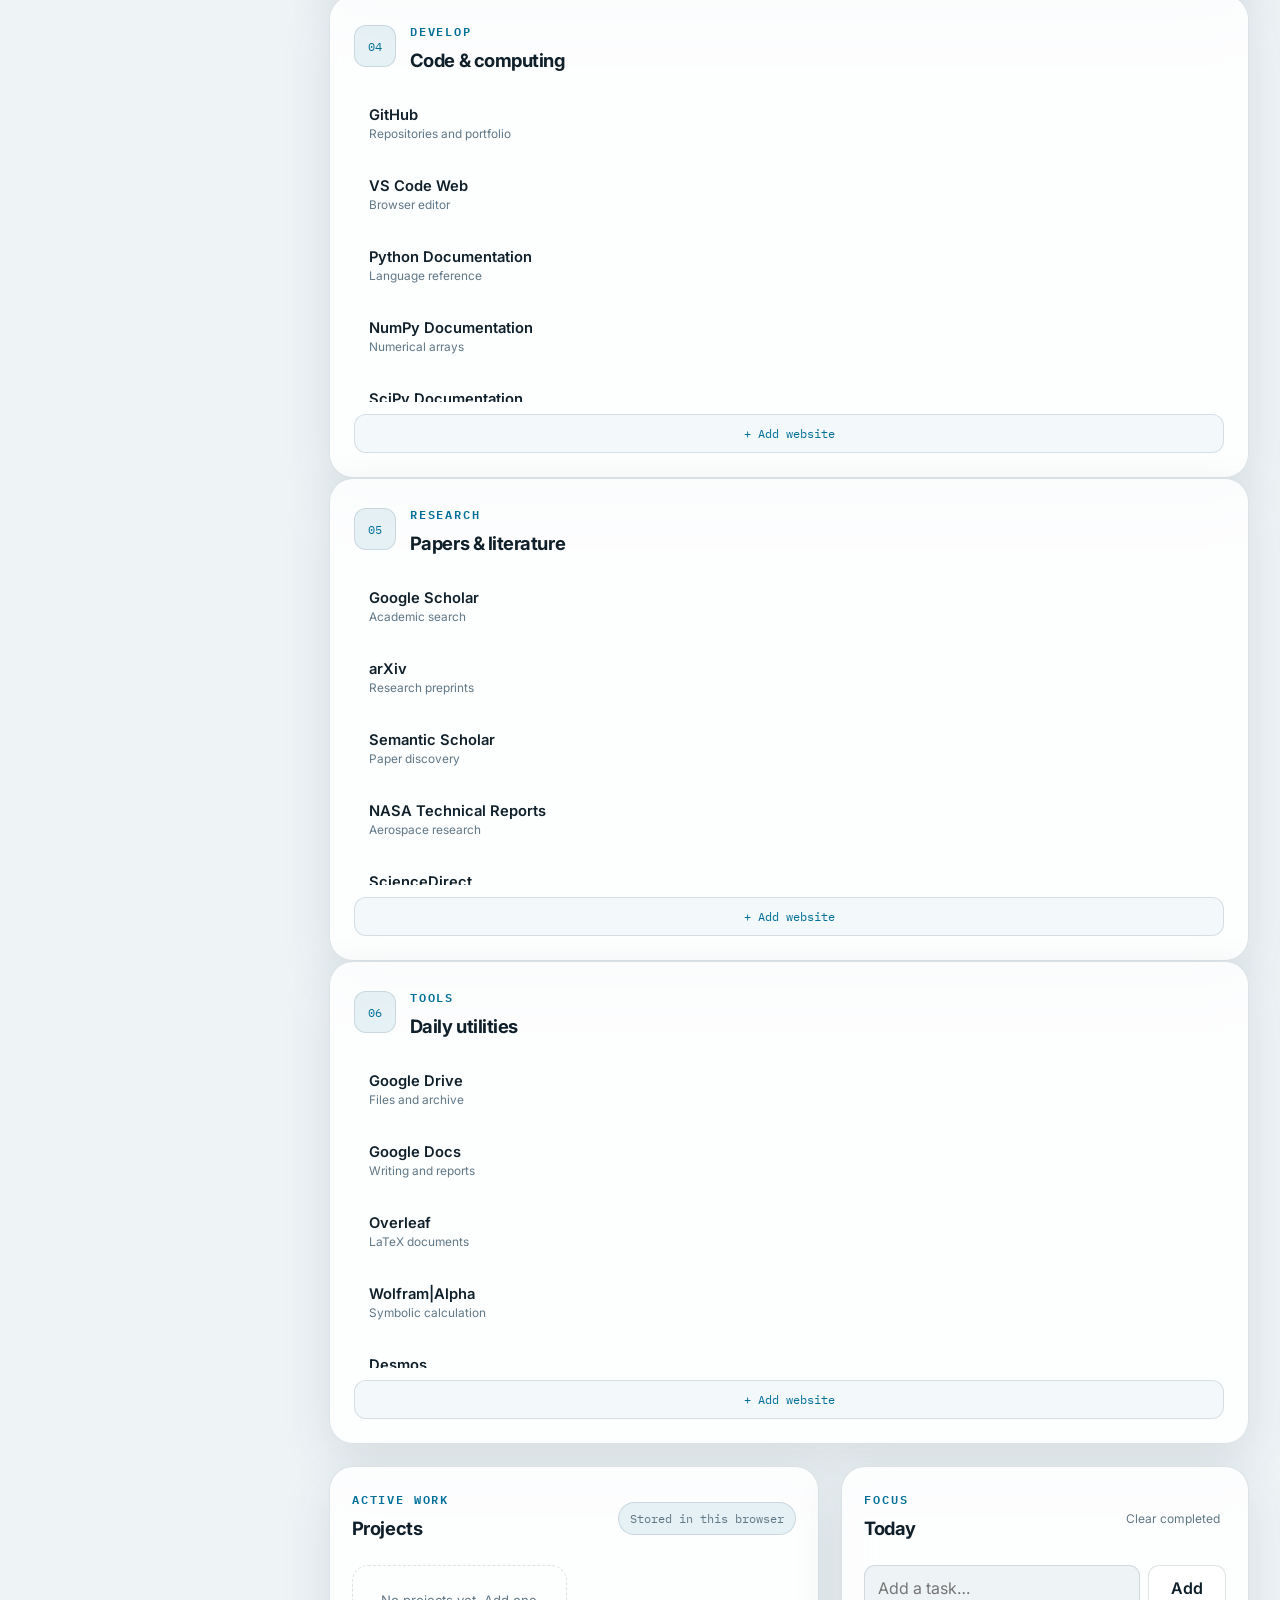
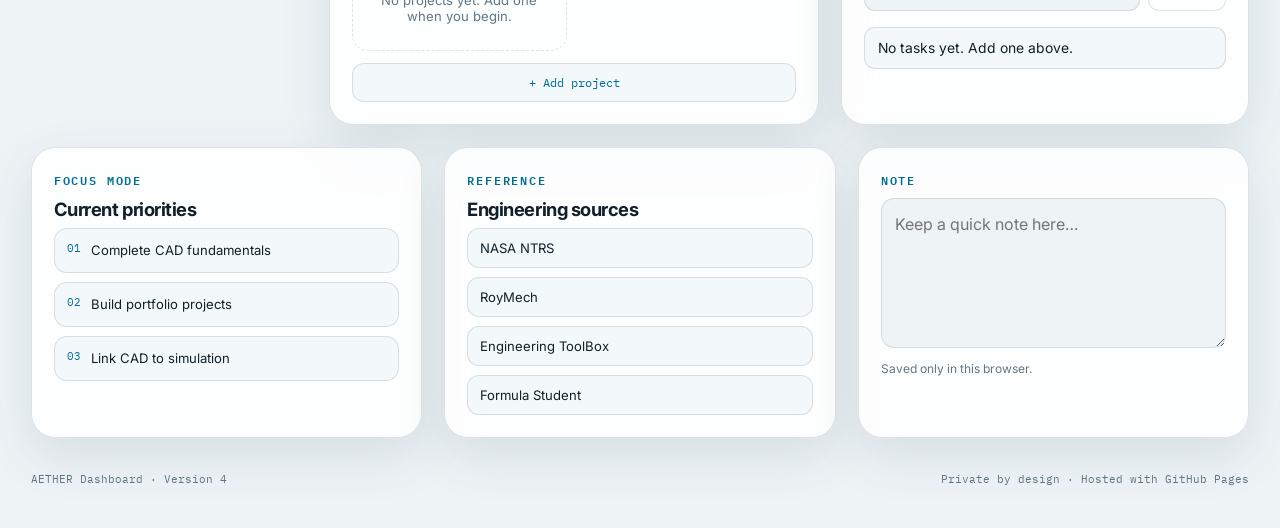
==== commit 218c21e5: "Add files via upload" ====
--- a/index.html
+++ b/index.html
@@ -3,8 +3,8 @@
 <head>
   <meta charset="UTF-8">
   <meta name="viewport" content="width=device-width, initial-scale=1.0">
-  <meta name="description" content="Devid's personal STEM dashboard">
-  <title>Devid Dashboard</title>
+  <meta name="description" content="AETHER personal engineering workspace">
+  <title>AETHER Dashboard</title>
   <link rel="stylesheet" href="style.css">
 </head>
 <body>
@@ -13,7 +13,7 @@
   <header class="topbar">
     <div>
       <p class="eyebrow">PERSONAL WORKSPACE</p>
-      <h1>Devid Dashboard</h1>
+      <h1>AETHER Dashboard</h1>
     </div>
 
     <div class="topbar-actions">
@@ -163,7 +163,7 @@
               <p class="eyebrow">ACTIVE WORK</p>
               <h2>Projects</h2>
             </div>
-            <span class="status-badge">Editable in index.html</span>
+            <span class="status-badge">Stored in this browser</span>
           </div>
 
           <div class="project-manager">
@@ -314,8 +314,8 @@
   </div>
 
   <footer>
-    <span>Devid Dashboard · Version 2</span>
-    <span>Static, private by design, and hosted with GitHub Pages.</span>
+    <span>AETHER Dashboard · Version 4</span>
+    <span>Private by design · Hosted with GitHub Pages</span>
   </footer>
 
   <script src="script.js"></script>
--- a/style.css
+++ b/style.css
@@ -167,25 +167,9 @@
   backdrop-filter: blur(16px);
 }
 
-.hero {
-  padding: clamp(24px, 3vw, 48px);
-}
-
-.hero h2 {
-  max-width: 900px;
-  margin-bottom: 10px;
-  font-size: clamp(1.9rem, 3.2vw, 3.5rem);
-  letter-spacing: -0.055em;
-}
-
-.search-form {
-  max-width: 1000px;
-  margin-top: 30px;
-  display: flex;
-  gap: 10px;
-}
-
-.search-form input,
+
+
+
 .task-form input,
 .note-panel textarea {
   min-width: 0;
@@ -195,21 +179,13 @@
   background: var(--bg);
 }
 
-.search-form input {
-  flex: 1;
-  padding: 18px 20px;
-  border-radius: 14px;
-  font-size: 1rem;
-}
-
-.search-form button,
+
 .task-form button {
   padding: 0 22px;
   border-radius: 14px;
   font-weight: 600;
 }
 
-.search-form button:hover,
 .task-form button:hover,
 .icon-button:hover,
 .text-button:hover {
@@ -217,14 +193,7 @@
   background: var(--accent-soft);
 }
 
-.quick-actions {
-  margin-top: 22px;
-  display: flex;
-  flex-wrap: wrap;
-  gap: 9px;
-}
-
-.quick-actions a,
+
 .status-badge,
 .text-link {
   border: 1px solid var(--border);
@@ -236,15 +205,6 @@
   text-decoration: none;
 }
 
-.quick-actions a { padding: 9px 13px; }
-.quick-actions a:hover { color: var(--text); border-color: var(--accent); }
-
-.dashboard-grid {
-  margin-top: 22px;
-  display: grid;
-  grid-template-columns: repeat(3, minmax(0, 1fr));
-  gap: 22px;
-}
 
 .link-card { padding: 24px; }
 
@@ -986,3 +946,21 @@
 .main-column > .dashboard-grid {
   margin-top: 0;
 }
+
+/* Quote discipline badge */
+
+.quote-field {
+  width: fit-content;
+  max-width: 100%;
+  margin: 8px 0 0;
+  padding: 5px 10px;
+  border: 1px solid rgba(103, 213, 255, 0.35);
+  border-radius: 999px;
+  color: var(--accent);
+  background: rgba(103, 213, 255, 0.08);
+  font-family: "IBM Plex Mono", monospace;
+  font-size: 0.66rem;
+  font-weight: 600;
+  letter-spacing: 0.08em;
+  text-transform: uppercase;
+}
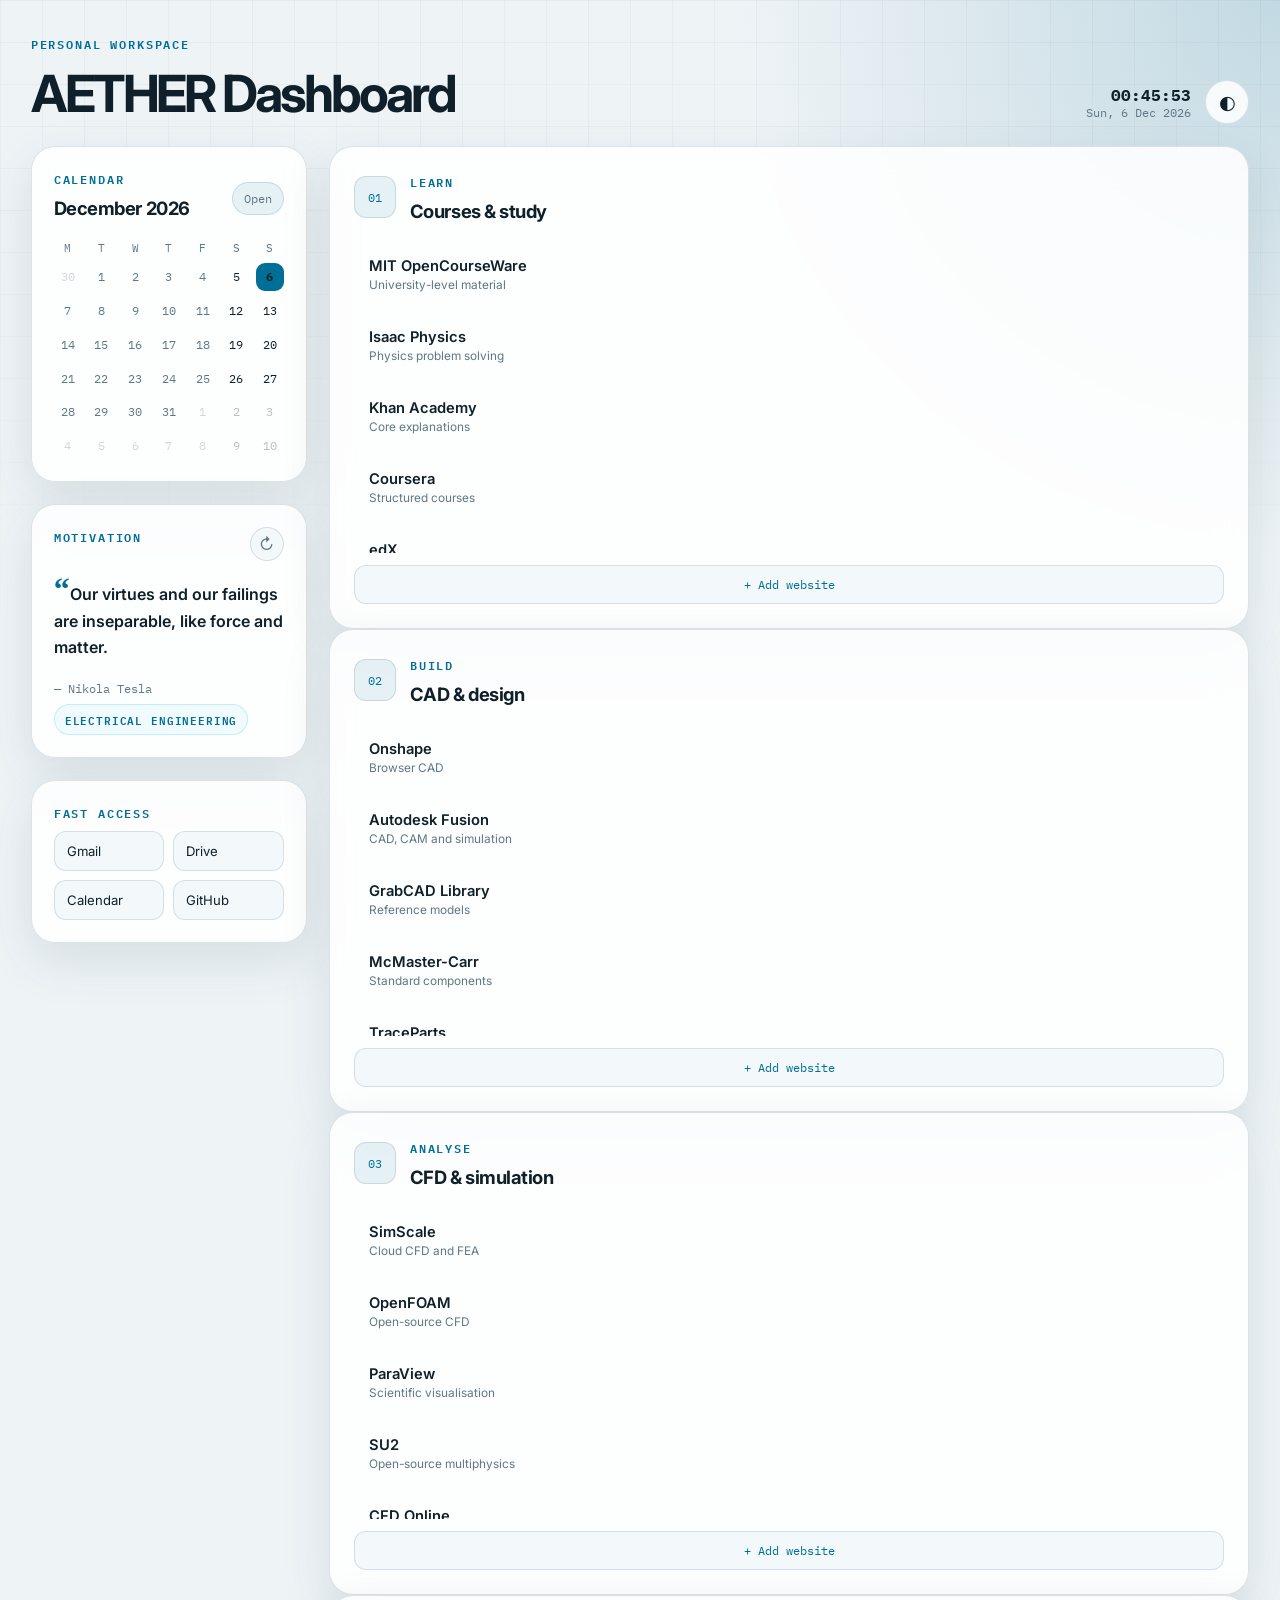
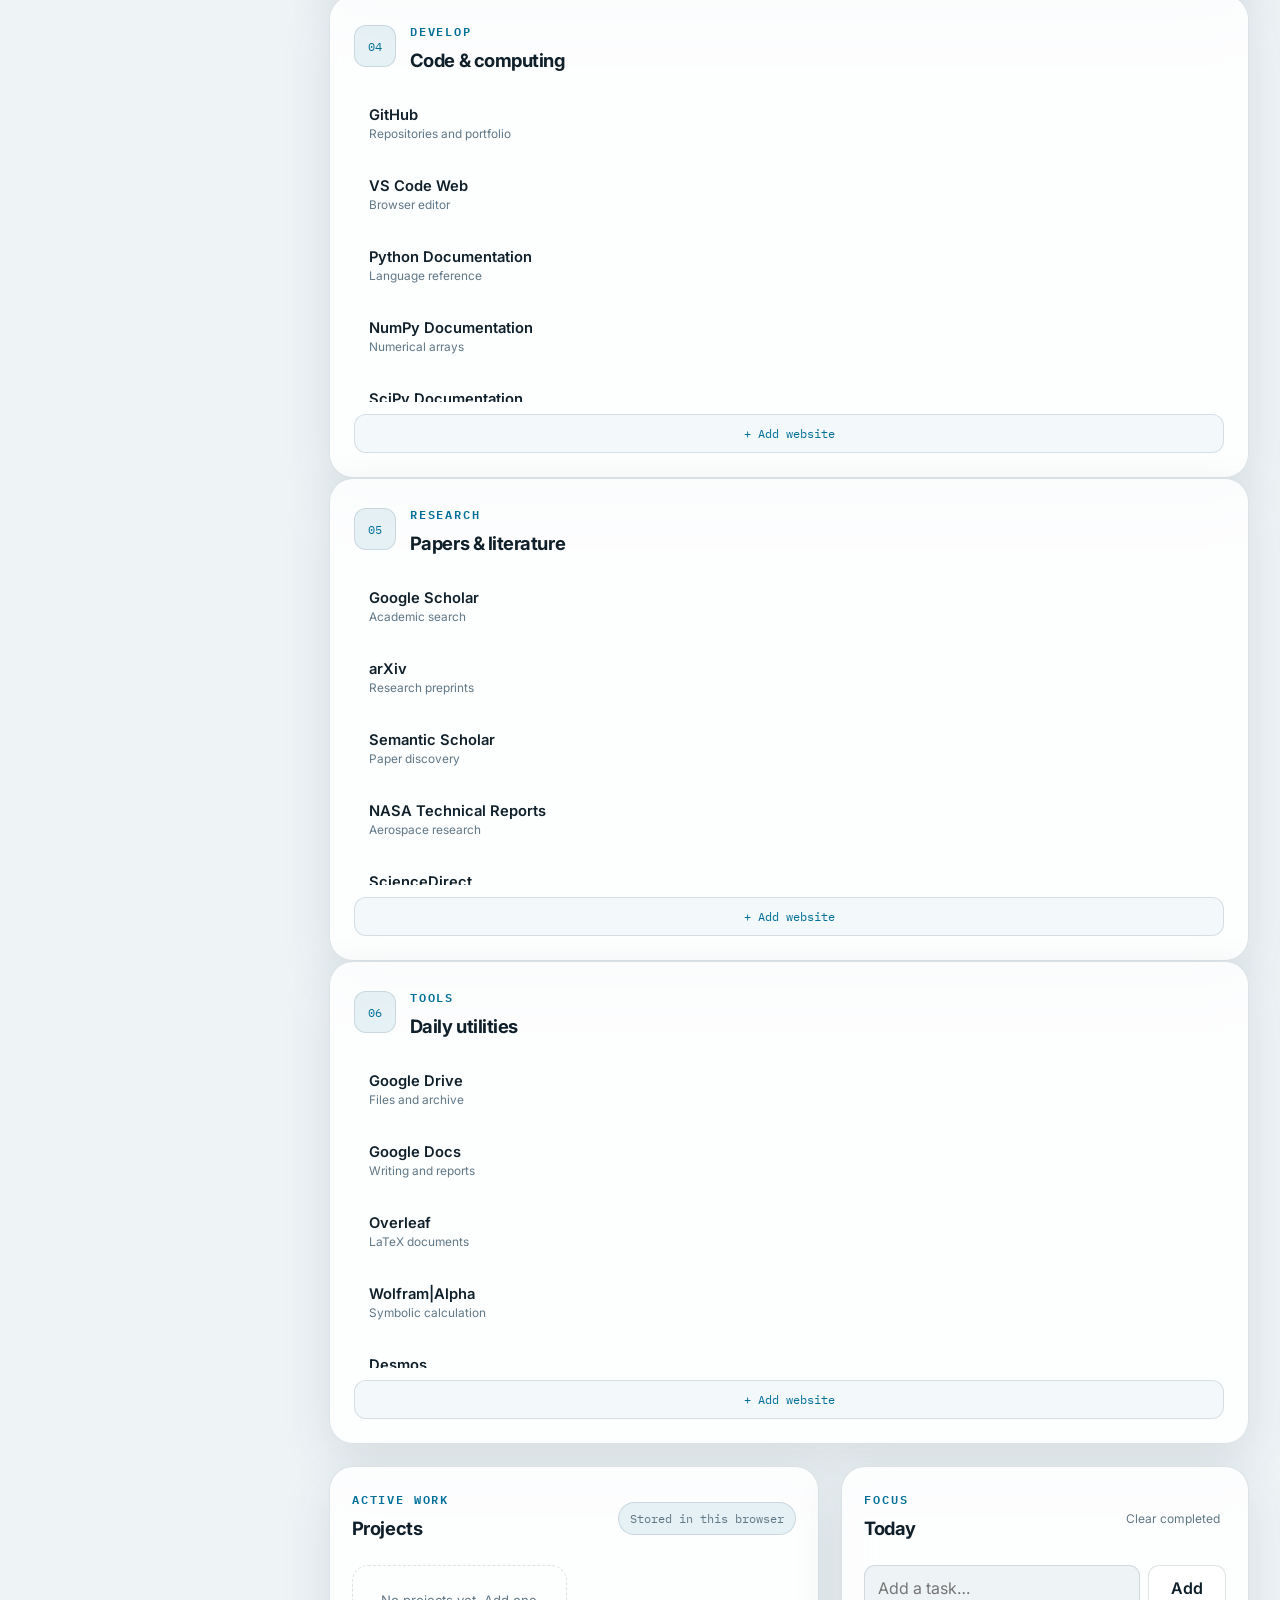
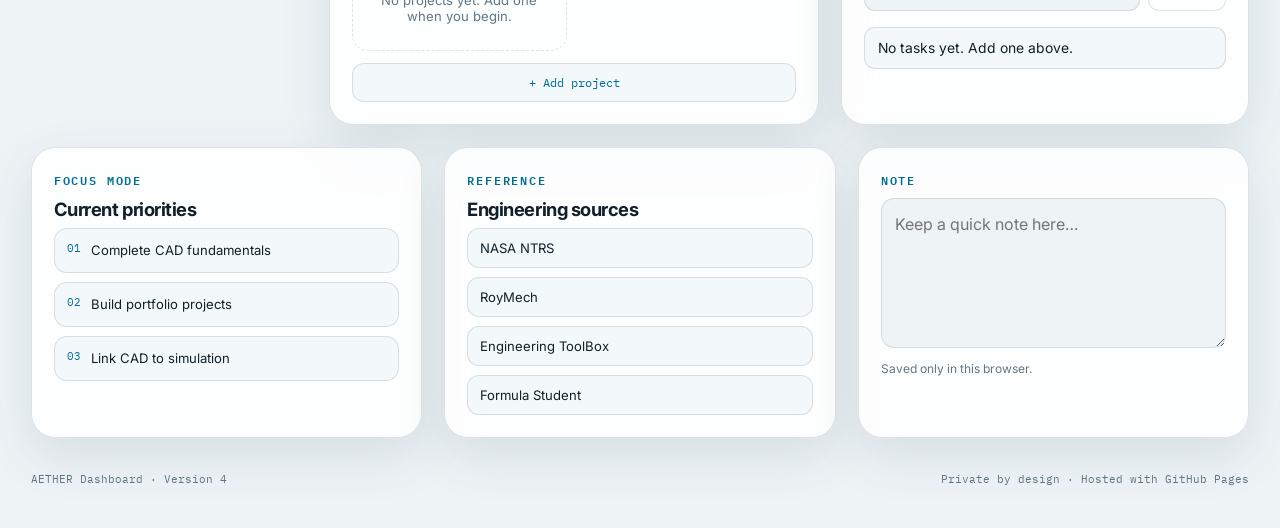
==== commit d9138c50: "Add files via upload" ====
--- a/index.html
+++ b/index.html
@@ -5,7 +5,7 @@
   <meta name="viewport" content="width=device-width, initial-scale=1.0">
   <meta name="description" content="AETHER personal engineering workspace">
   <title>AETHER Dashboard</title>
-  <link rel="stylesheet" href="style.css">
+  <link rel="stylesheet" href="style.css?v=5">
 </head>
 <body>
   <div class="background-grid" aria-hidden="true"></div>
@@ -318,6 +318,6 @@
     <span>Private by design · Hosted with GitHub Pages</span>
   </footer>
 
-  <script src="script.js"></script>
+  <script src="script.js?v=5"></script>
 </body>
 </html>
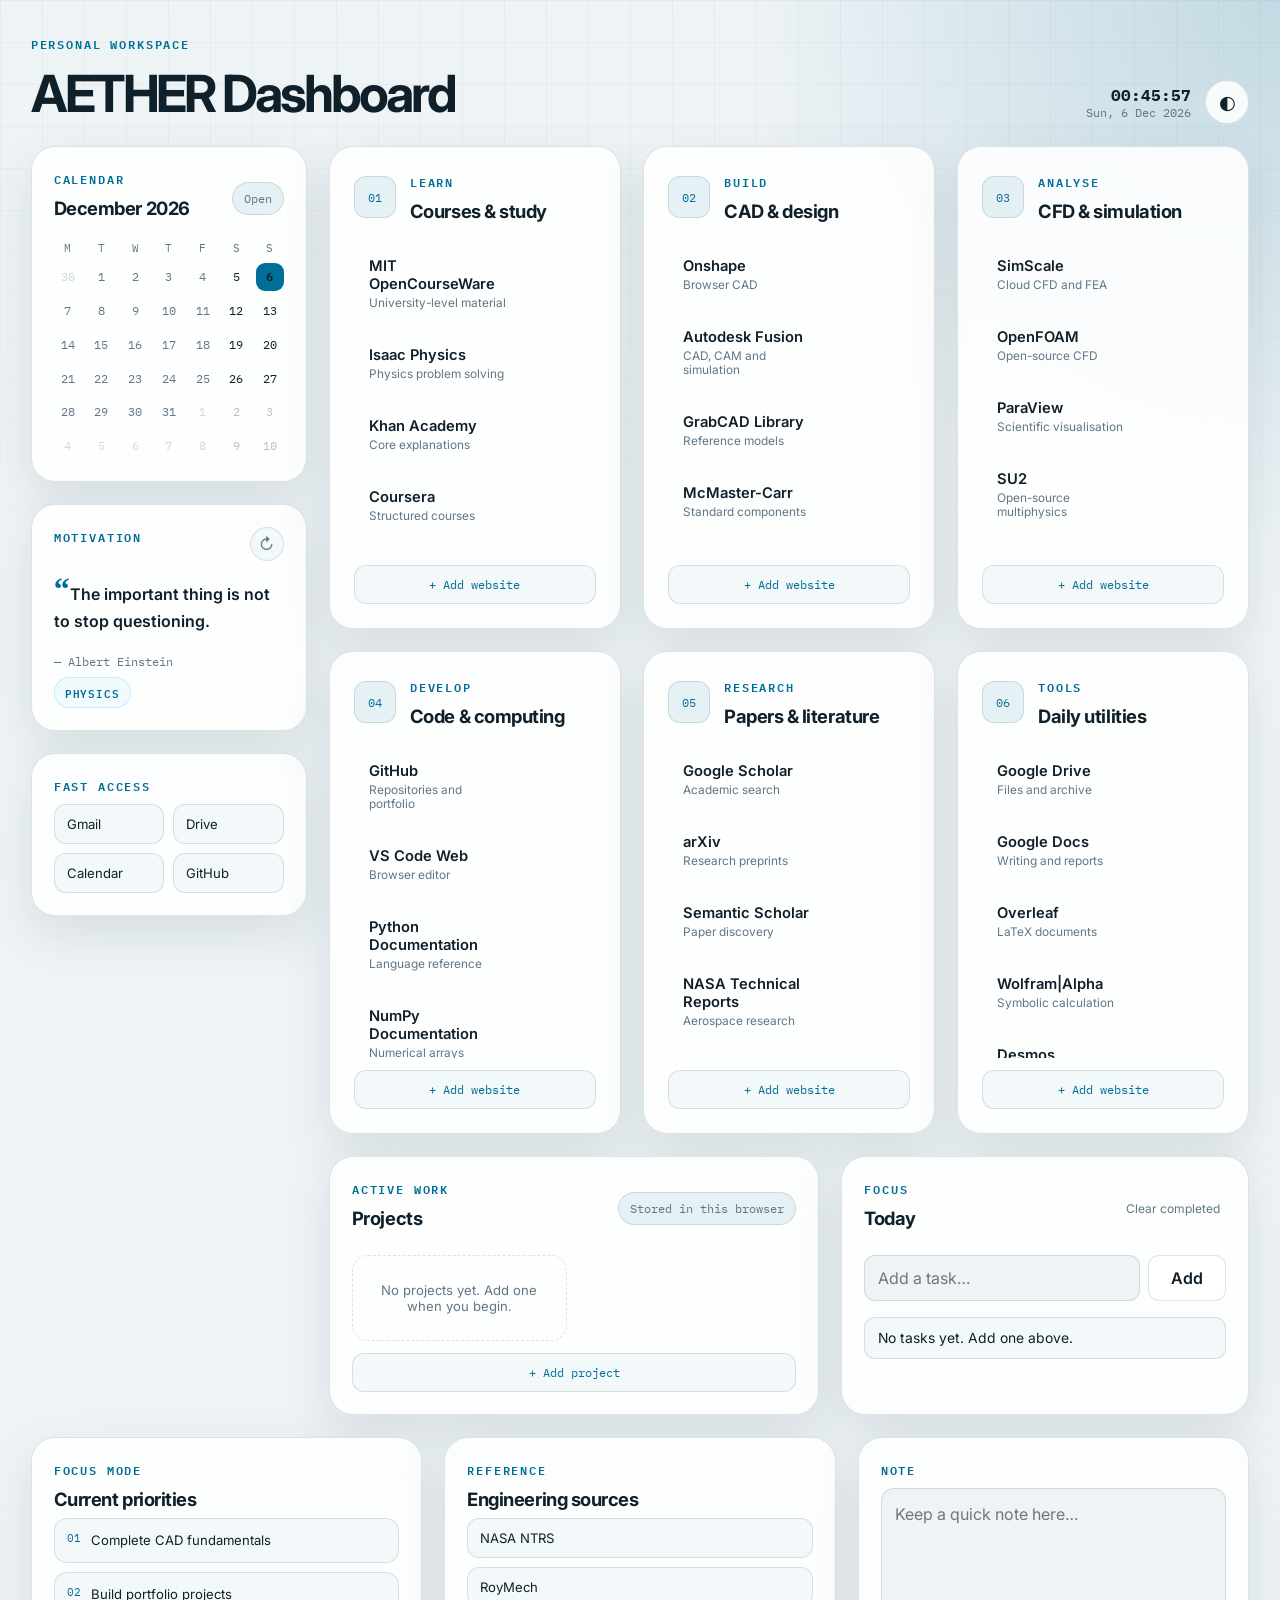
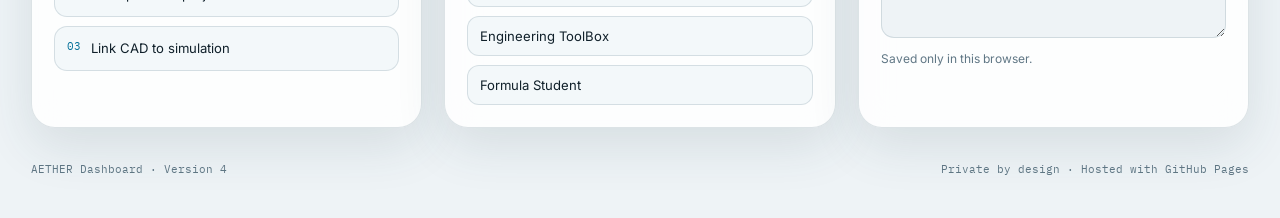
==== commit 4a480dca: "Add files via upload" ====
--- a/index.html
+++ b/index.html
@@ -5,7 +5,7 @@
   <meta name="viewport" content="width=device-width, initial-scale=1.0">
   <meta name="description" content="AETHER personal engineering workspace">
   <title>AETHER Dashboard</title>
-  <link rel="stylesheet" href="style.css?v=5">
+  <link rel="stylesheet" href="style.css?v=6">
 </head>
 <body>
   <div class="background-grid" aria-hidden="true"></div>
@@ -318,6 +318,6 @@
     <span>Private by design · Hosted with GitHub Pages</span>
   </footer>
 
-  <script src="script.js?v=5"></script>
+  <script src="script.js?v=6"></script>
 </body>
 </html>
--- a/style.css
+++ b/style.css
@@ -206,6 +206,14 @@
 }
 
 
+
+.dashboard-grid {
+  margin-top: 0;
+  display: grid;
+  grid-template-columns: repeat(3, minmax(0, 1fr));
+  gap: 22px;
+}
+
 .link-card { padding: 24px; }
 
 .card-heading {
